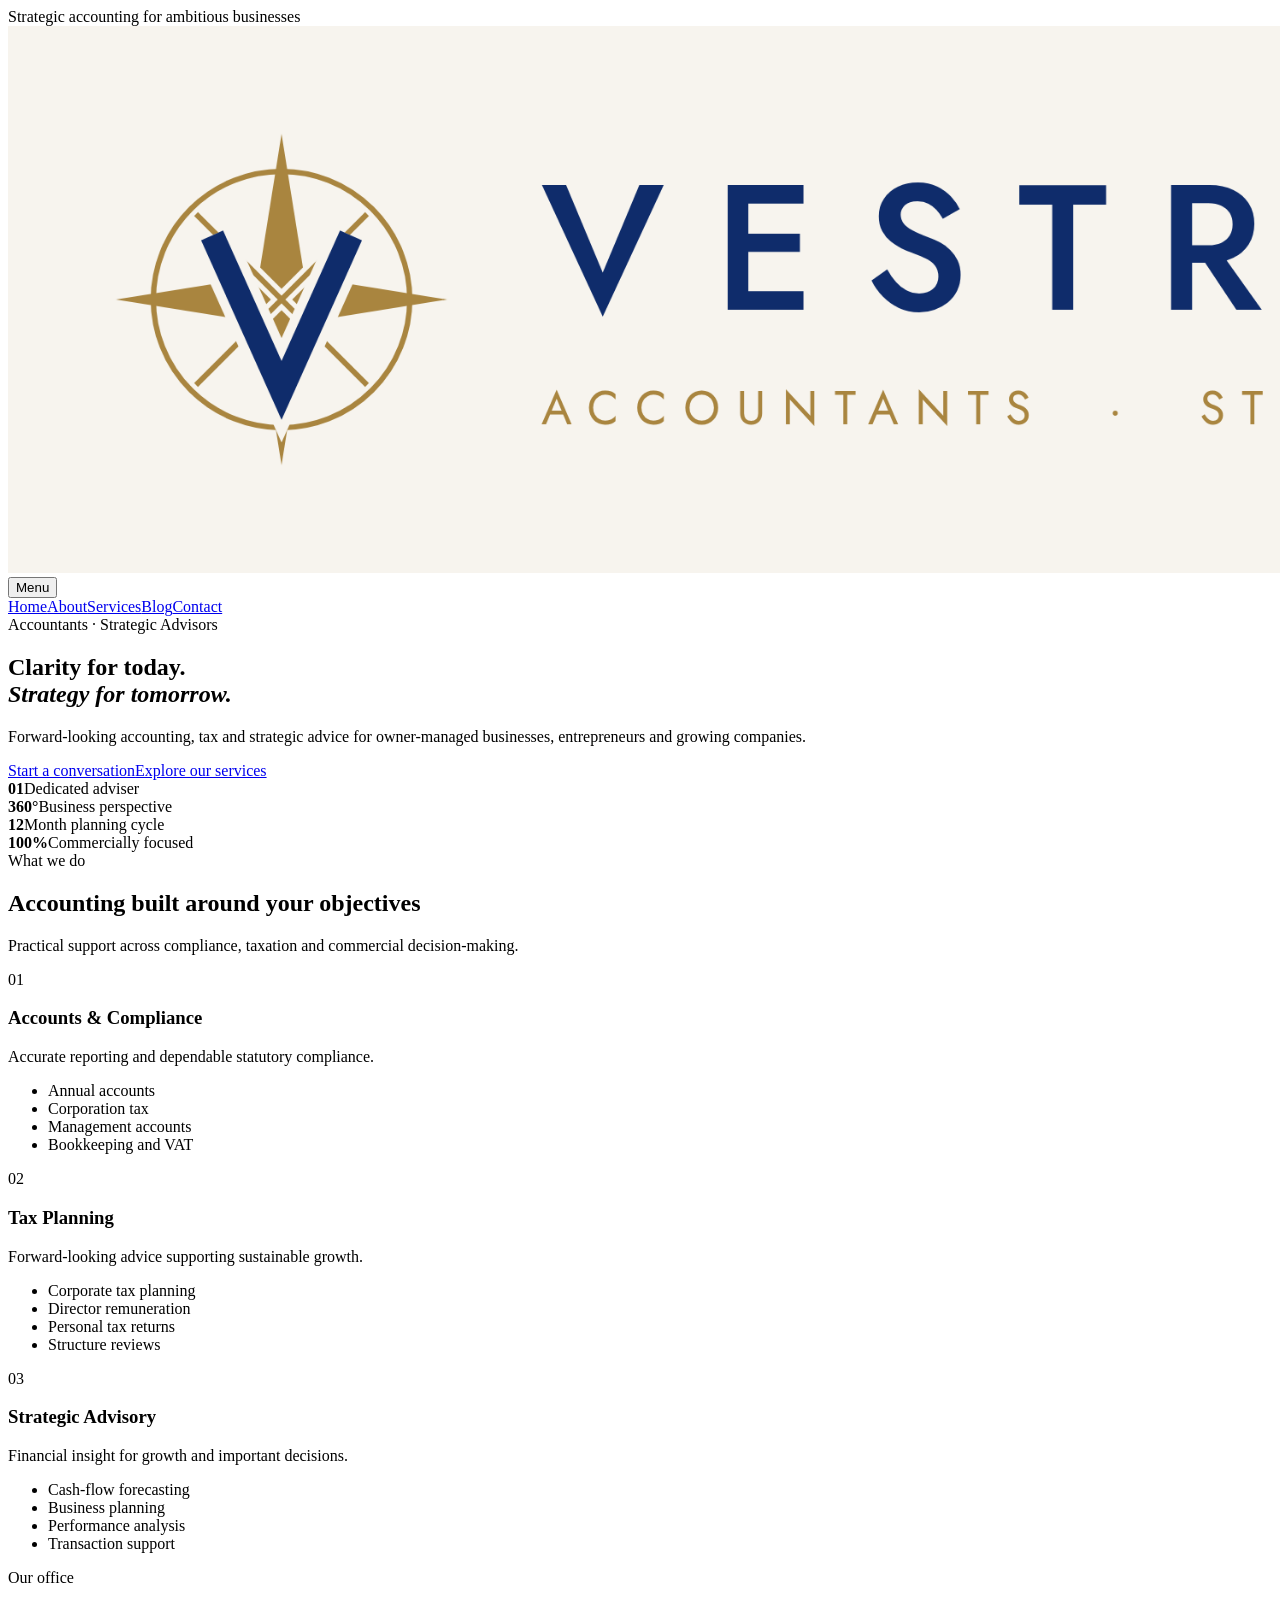
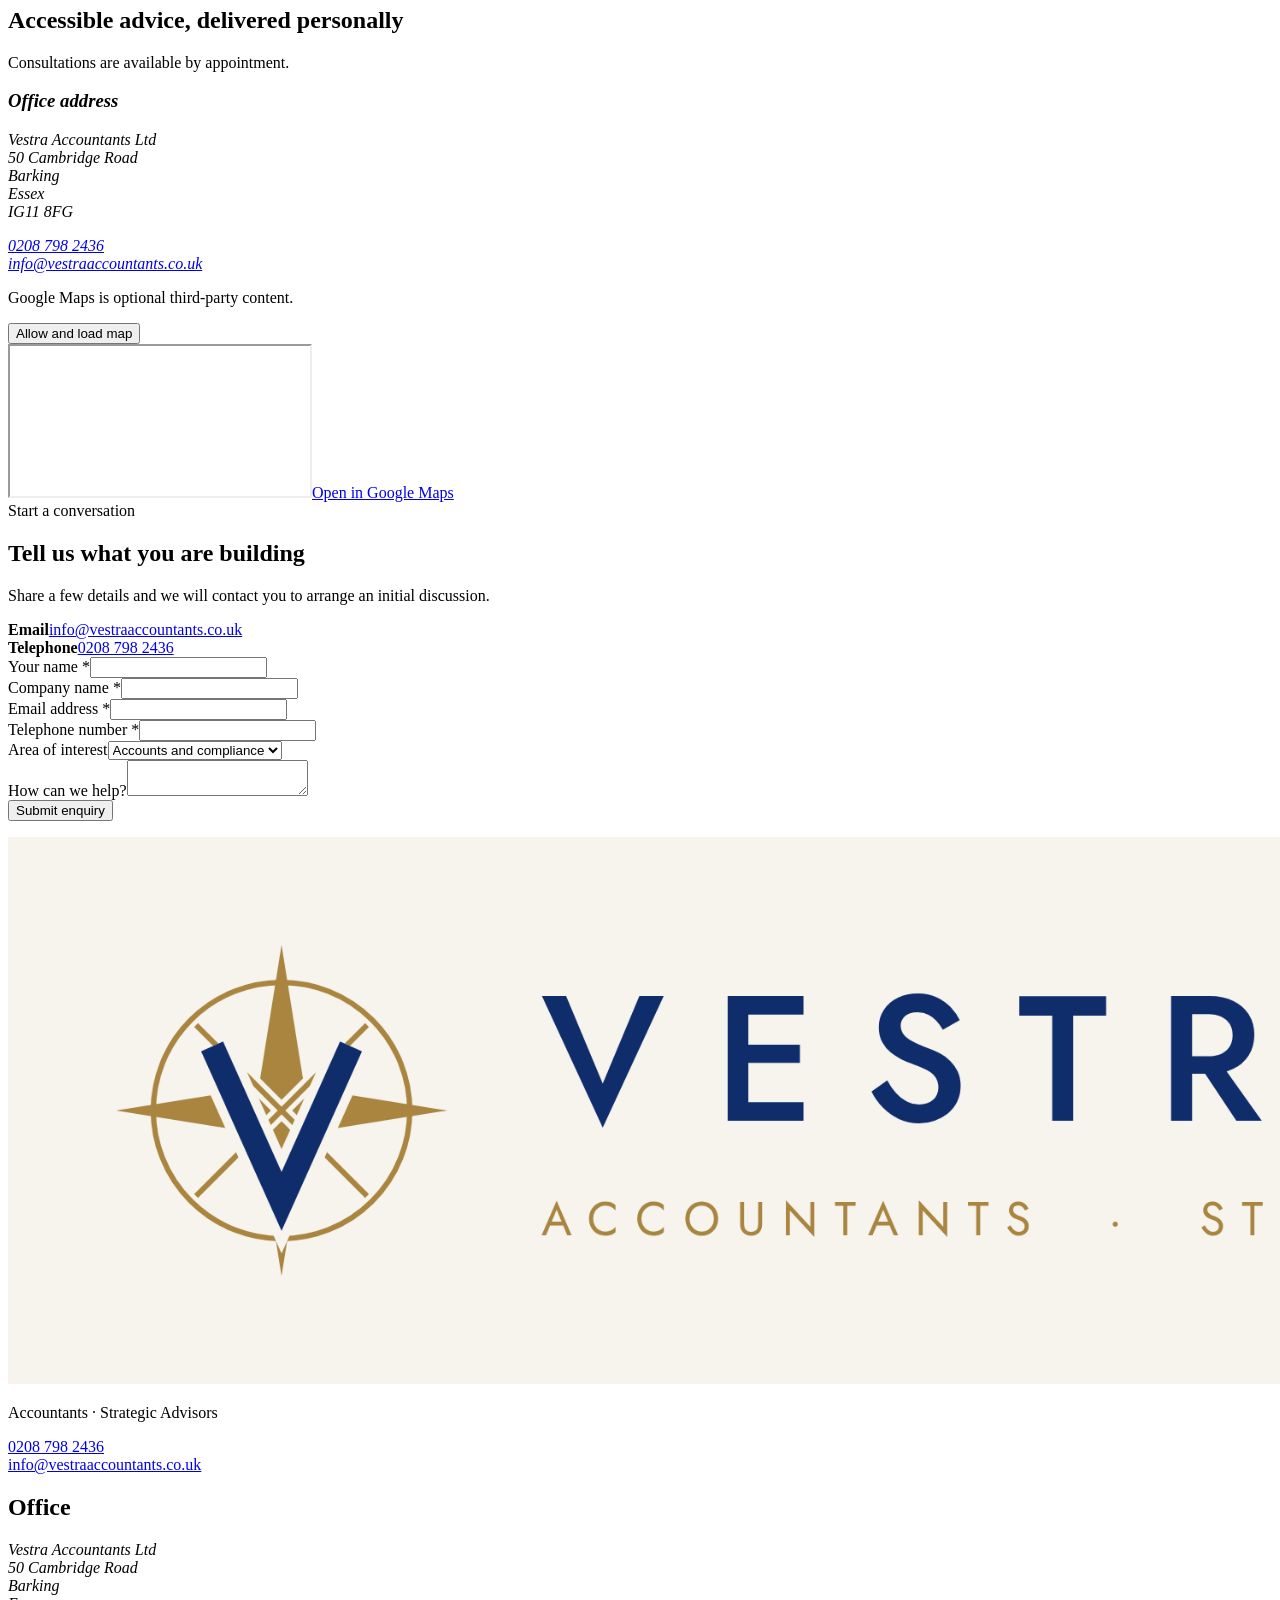
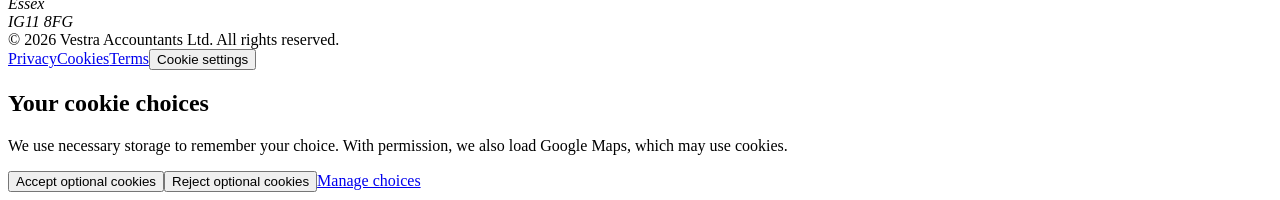
==== index.html @ e009e20a "Add files via upload" ====
<!DOCTYPE html><html lang="en-GB"><head><meta charset="UTF-8"><meta name="viewport" content="width=device-width,initial-scale=1"><title>Vestra Accountants | Accountants and Strategic Advisors in Barking</title><meta name="description" content="Accounting, tax and strategic business advice from Vestra Accountants in Barking, Essex."><meta name="robots" content="index,follow"><link rel="canonical" href="https://vestraaccountants.co.uk/"><link rel="icon" type="image/png" href="assets/favicon.png"><meta property="og:type" content="website"><meta property="og:title" content="Vestra Accountants | Accountants and Strategic Advisors in Barking"><meta property="og:description" content="Accounting, tax and strategic business advice from Vestra Accountants in Barking, Essex."><meta property="og:url" content="https://vestraaccountants.co.uk/"><meta property="og:image" content="https://vestraaccountants.co.uk/assets/social-preview.png"><meta name="twitter:card" content="summary_large_image"><link rel="stylesheet" href="assets/vestra-v1.5.0.css"></head><body><div class="ribbon">Strategic accounting for ambitious businesses</div><header><div class="nav"><a href="index.html" aria-label="Vestra Accountants home"><img class="brand-logo" src="assets/logo-horizontal.png" alt="Vestra Accountants, Strategic Advisors"></a><button class="menu-toggle" type="button" aria-expanded="false">Menu</button><nav class="menu" aria-label="Main navigation"><a href="index.html" aria-current="page">Home</a><a href="about.html">About</a><a href="services.html">Services</a><a href="blog.html">Blog</a><a href="index.html#contact">Contact</a></nav></div></header><main><section class="hero v15-hero"><div class="v15-hero-inner"><div class="v15-hero-copy"><span class="eyebrow">Accountants · Strategic Advisors</span><h1>Clarity for today.<br><em>Strategy for tomorrow.</em></h1><p class="lead">Forward-looking accounting, tax and strategic advice for owner-managed businesses, entrepreneurs and growing companies.</p><div class="buttons"><a class="btn primary" href="#contact">Start a conversation</a><a class="btn" href="services.html">Explore our services</a></div></div><div class="v15-stats" aria-label="Vestra service statistics"><div class="v15-stat"><strong>01</strong><span>Dedicated adviser</span></div><div class="v15-stat"><strong>360°</strong><span>Business perspective</span></div><div class="v15-stat"><strong>12</strong><span>Month planning cycle</span></div><div class="v15-stat"><strong>100%</strong><span>Commercially focused</span></div></div></div></section><section class="section"><div class="wrap v15-section-head"><span class="eyebrow">What we do</span><h2>Accounting built around your objectives</h2><p>Practical support across compliance, taxation and commercial decision-making.</p></div><div class="wrap cards"><article class="card"><div class="num">01</div><h3>Accounts &amp; Compliance</h3><p>Accurate reporting and dependable statutory compliance.</p><ul><li>Annual accounts</li><li>Corporation tax</li><li>Management accounts</li><li>Bookkeeping and VAT</li></ul></article><article class="card"><div class="num">02</div><h3>Tax Planning</h3><p>Forward-looking advice supporting sustainable growth.</p><ul><li>Corporate tax planning</li><li>Director remuneration</li><li>Personal tax returns</li><li>Structure reviews</li></ul></article><article class="card"><div class="num">03</div><h3>Strategic Advisory</h3><p>Financial insight for growth and important decisions.</p><ul><li>Cash-flow forecasting</li><li>Business planning</li><li>Performance analysis</li><li>Transaction support</li></ul></article></div></section><section class="section white"><div class="wrap location-grid"><div><span class="eyebrow">Our office</span><h2>Accessible advice, delivered personally</h2><p>Consultations are available by appointment.</p><address class="address"><h3>Office address</h3><p>Vestra Accountants Ltd<br>50 Cambridge Road<br>Barking<br>Essex<br>IG11 8FG</p><p><a href="tel:+442087982436">0208 798 2436</a><br><a href="mailto:info@vestraaccountants.co.uk">info@vestraaccountants.co.uk</a></p></address></div><div class="map"><div class="map-placeholder"><div><p>Google Maps is optional third-party content.</p><button onclick="VestraCookies.loadMap()">Allow and load map</button></div></div><iframe title="Google Map showing BEC50, Cambridge Road, Barking" data-map-src="https://maps.google.com/maps?q=51.539606%2C0.078166&amp;z=17&amp;t=h&output=embed" loading="lazy" allowfullscreen></iframe><a class="map-link" href="https://www.google.com/maps/search/?api=1&amp;query=BEC50%2C+Cambridge+Road%2C+Barking%2C+Essex%2C+IG11+8FG" target="_blank" rel="noopener">Open in Google Maps</a></div></div></section><section class="section" id="contact"><div class="wrap contact-grid"><div class="contact-copy"><span class="eyebrow">Start a conversation</span><h2>Tell us what you are building</h2><p>Share a few details and we will contact you to arrange an initial discussion.</p><div class="contact-item"><strong>Email</strong><a href="mailto:info@vestraaccountants.co.uk">info@vestraaccountants.co.uk</a></div><div class="contact-item"><strong>Telephone</strong><a href="tel:+442087982436">0208 798 2436</a></div></div><form id="contact-form" class="form" action="#contact" data-ajax-action="https://formsubmit.co/ajax/info@vestraaccountants.co.uk" method="post" novalidate><input type="hidden" name="_subject" value="New website enquiry for Vestra Accountants Ltd"><input type="hidden" name="_cc" value="Raman.boparai@vestraaccountants.co.uk"><input type="hidden" name="_template" value="table"><input type="hidden" name="_captcha" value="false"><input type="hidden" name="_next" value="https://vestraaccountants.co.uk/?enquiry=received#contact"><input type="hidden" name="_autoresponse" value="Thank you for contacting Vestra Accountants Ltd. We have received your enquiry and will respond as soon as possible."><input type="text" name="_honey" style="display:none"><div class="form-grid"><div class="field"><label for="name">Your name <span class="required-mark" aria-hidden="true">*</span></label><input id="name" name="name" type="text" autocomplete="name" required></div><div class="field"><label for="company">Company name <span class="required-mark" aria-hidden="true">*</span></label><input id="company" name="company" type="text" autocomplete="organization" required></div><div class="field"><label for="email">Email address <span class="required-mark" aria-hidden="true">*</span></label><input id="email" name="email" type="email" autocomplete="email" required></div><div class="field"><label for="telephone">Telephone number <span class="required-mark" aria-hidden="true">*</span></label><input id="telephone" name="telephone" type="tel" autocomplete="tel" required></div><div class="field full"><label for="service">Area of interest</label><select id="service" name="service"><option>Accounts and compliance</option><option>Tax planning</option><option>Strategic advisory</option><option>Other enquiry</option></select></div><div class="field full"><label for="message">How can we help?</label><textarea id="message" name="message" required></textarea></div><div class="full"><button id="contact-submit" class="submit" type="button">Submit enquiry</button><p id="form-status" class="form-status" role="status" aria-live="polite"></p></div></div></form></div></section></main><footer><div class="footer-grid"><div class="footer-brand"><a href="index.html"><img class="footer-logo" src="assets/logo-horizontal.png" alt="Vestra Accountants, Strategic Advisors"></a><p>Accountants · Strategic Advisors</p><p class="footer-contact"><a href="tel:+442087982436">0208 798 2436</a><br><a href="mailto:info@vestraaccountants.co.uk">info@vestraaccountants.co.uk</a></p></div><div><h2 class="footer-title">Office</h2><address class="footer-address">Vestra Accountants Ltd<br>50 Cambridge Road<br>Barking<br>Essex<br>IG11 8FG</address></div></div><div class="copyright"><span>&copy; 2026 Vestra Accountants Ltd. All rights reserved.</span><div class="footer-legal-links"><a href="privacy.html">Privacy</a><a href="cookies.html">Cookies</a><a href="terms.html">Terms</a><button type="button" onclick="VestraCookies.reset()">Cookie settings</button></div></div></footer><aside id="cookie-banner" class="cookie-banner hidden"><h2>Your cookie choices</h2><p>We use necessary storage to remember your choice. With permission, we also load Google Maps, which may use cookies.</p><div class="cookie-actions"><button class="accept" onclick="VestraCookies.accept()">Accept optional cookies</button><button onclick="VestraCookies.reject()">Reject optional cookies</button><a href="cookies.html">Manage choices</a></div></aside><script src="assets/site.js?v=1.5.0"></script><script>
(function () {
  const form = document.getElementById('contact-form');
  const status = document.getElementById('form-status');
  const button = document.getElementById('contact-submit');
  if (!form || !status || !button) return;

  let hideTimer;
  function showStatus(message, type, persist) {
    window.clearTimeout(hideTimer);
    status.textContent = message;
    status.className = 'form-status ' + type;
    status.hidden = false;
    if (!persist) hideTimer = window.setTimeout(function () {
      status.hidden = true;
      status.textContent = '';
      status.className = 'form-status';
    }, 3000);
  }

  function fieldValue(name) {
    return String(form.elements[name] && form.elements[name].value || '').trim();
  }

  function validateFields() {
    const required = [
      ['name', 'Please enter your name.'],
      ['company', 'Please enter the company name.'],
      ['email', 'Please enter your email address.'],
      ['telephone', 'Please enter your telephone number.']
    ];
    for (const item of required) {
      const field = form.elements[item[0]];
      if (!fieldValue(item[0])) {
        field.focus();
        showStatus(item[1], 'error', true);
        return false;
      }
    }
    const email = form.elements.email;
    if (!email.checkValidity()) {
      email.focus();
      showStatus('Please enter a valid email address.', 'error', true);
      return false;
    }
    return true;
  }

  async function domainAcceptsEmail(email) {
    const domain = email.toLowerCase().split('@').pop();
    if (!domain || !domain.includes('.')) return false;
    const endpoint = 'https://cloudflare-dns.com/dns-query?name=' + encodeURIComponent(domain) + '&type=MX';
    const response = await fetch(endpoint, { headers: { 'Accept': 'application/dns-json' } });
    if (!response.ok) throw new Error('Domain check unavailable');
    const result = await response.json();
    return result.Status === 0 && Array.isArray(result.Answer) && result.Answer.some(function (answer) {
      return answer.type === 15 && !String(answer.data || '').endsWith(' .');
    });
  }

  async function sendEnquiry() {
    if (!validateFields()) return;
    button.disabled = true;
    button.textContent = 'Checking email...';
    try {
      const email = fieldValue('email');
      const validDomain = await domainAcceptsEmail(email);
      if (!validDomain) {
        form.elements.email.focus();
        showStatus('The email domain does not appear able to receive email. Please check the address.', 'error', true);
        return;
      }
      button.textContent = 'Sending...';
      const response = await fetch(form.dataset.ajaxAction, {
        method: 'POST',
        body: new FormData(form),
        headers: { 'Accept': 'application/json' }
      });
      const result = await response.json().catch(function () { return {}; });
      if (!response.ok || result.success === 'false') throw new Error('Submission failed');
      form.reset();
      showStatus('Thank you. Vestra Accountants has received your enquiry.', 'success', false);
    } catch (error) {
      const domainFailure = error && error.message === 'Domain check unavailable';
      showStatus(domainFailure ? 'We could not verify the email domain. Please try again.' : 'Sorry, your enquiry could not be sent. Please email info@vestraaccountants.co.uk.', 'error', true);
    } finally {
      button.disabled = false;
      button.textContent = 'Submit enquiry';
    }
  }

  button.addEventListener('click', sendEnquiry);
  form.addEventListener('submit', function (event) {
    event.preventDefault();
    event.stopPropagation();
    sendEnquiry();
  }, true);
  form.addEventListener('keydown', function (event) {
    if (event.key === 'Enter' && event.target.tagName !== 'TEXTAREA') {
      event.preventDefault();
      sendEnquiry();
    }
  });
})();
</script></body></html>
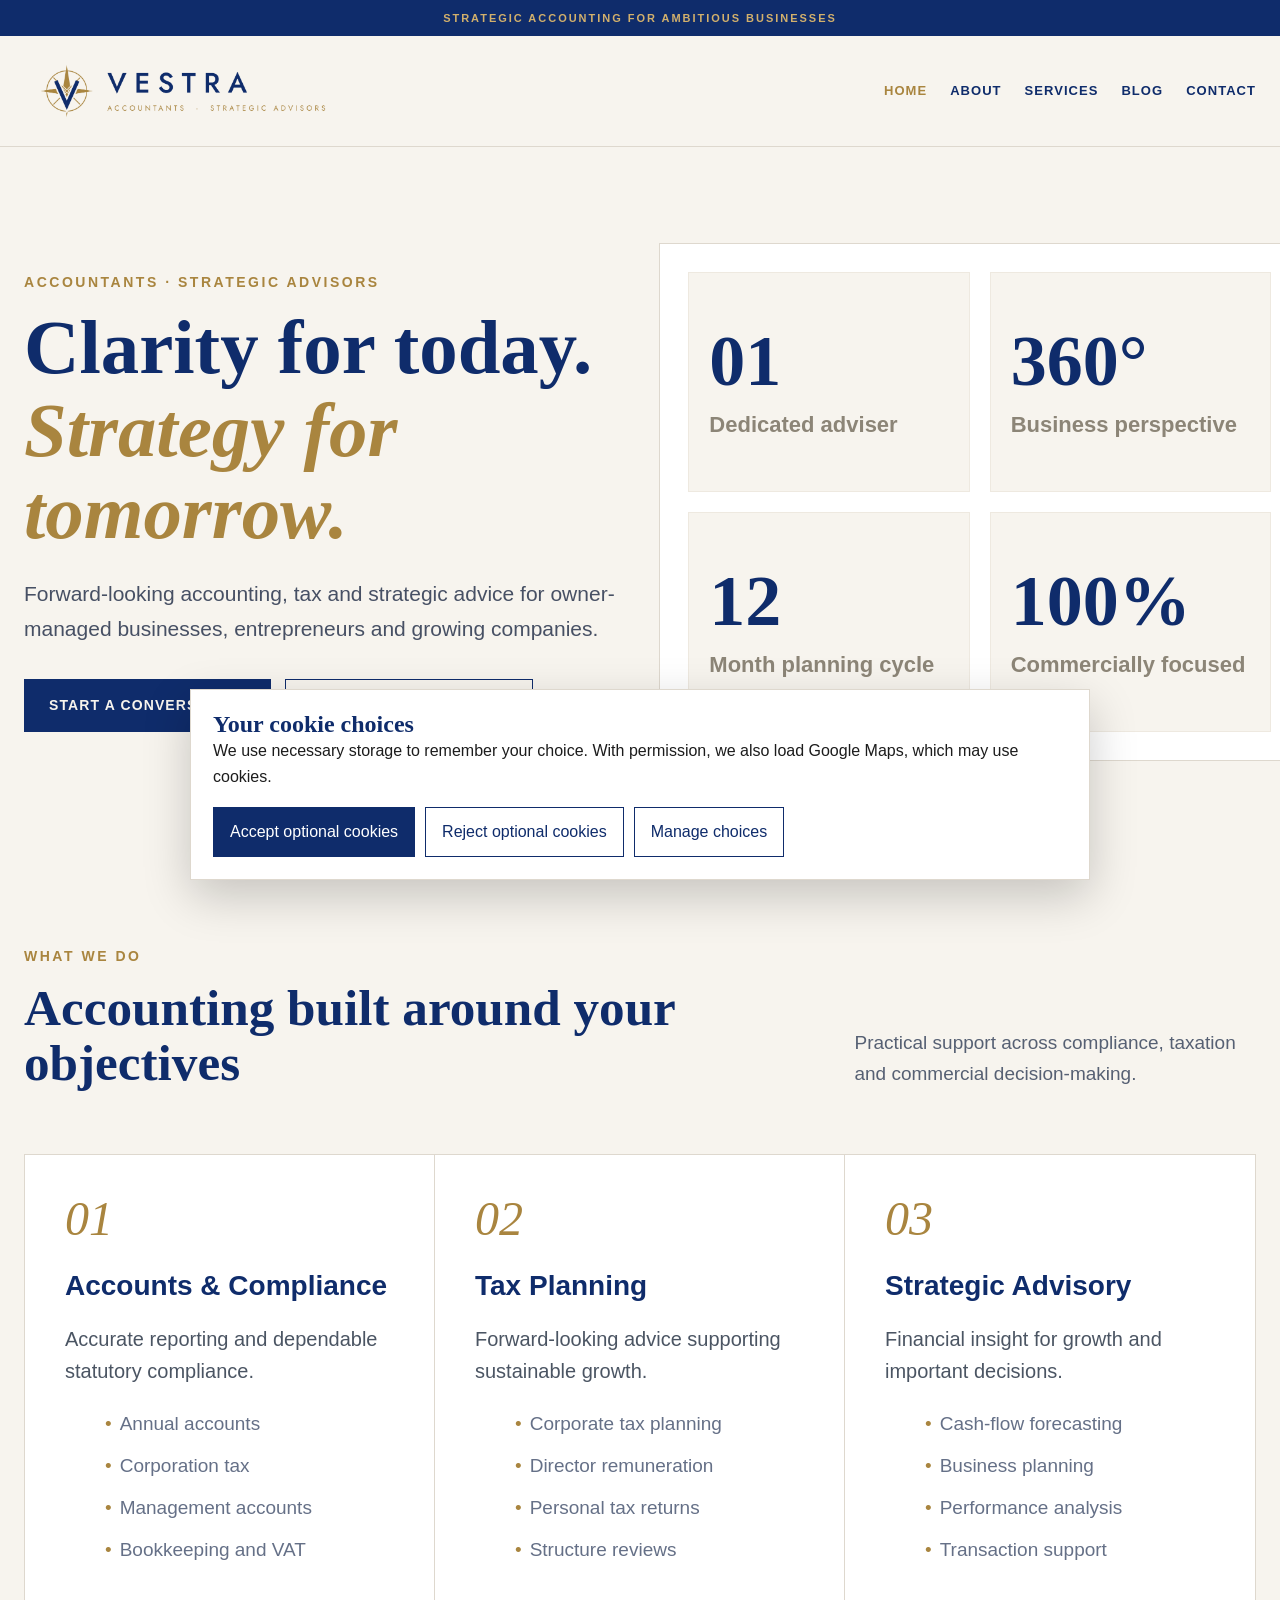
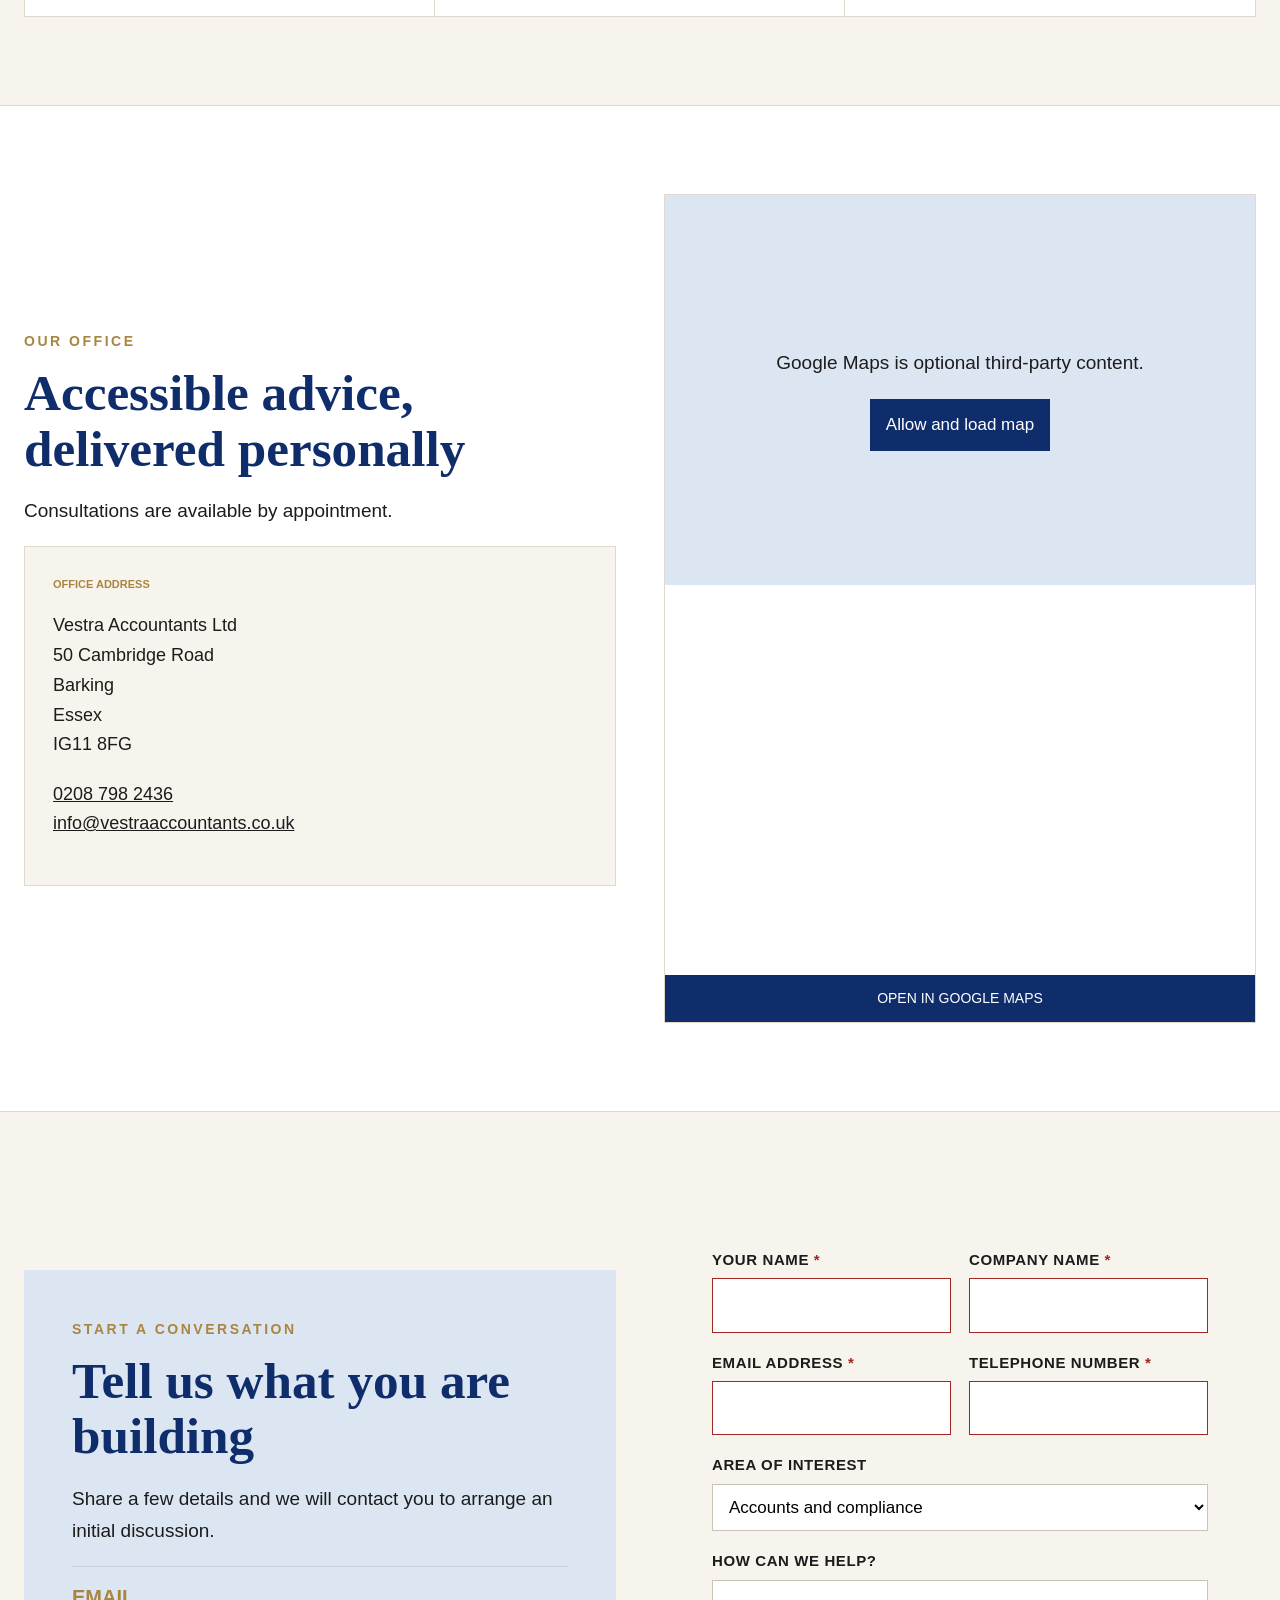
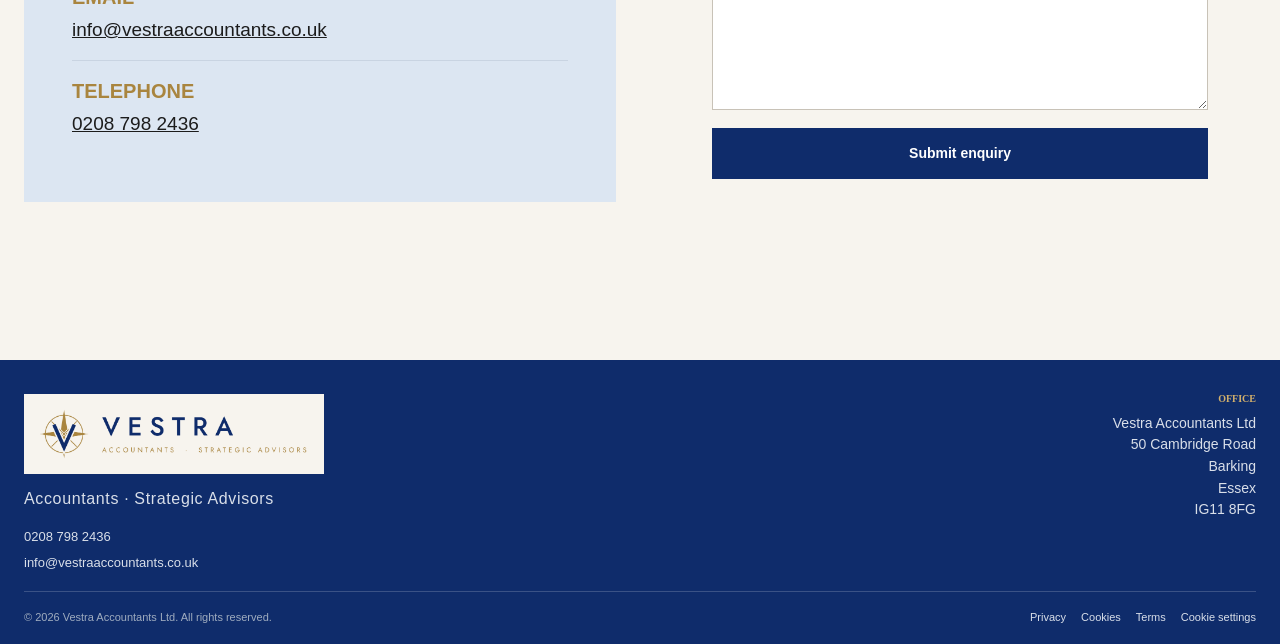
==== commit 1d855c87: "Add files via upload" ====
--- a/index.html
+++ b/index.html
@@ -1,4 +1,4 @@
-<!DOCTYPE html><html lang="en-GB"><head><meta charset="UTF-8"><meta name="viewport" content="width=device-width,initial-scale=1"><title>Vestra Accountants | Accountants and Strategic Advisors in Barking</title><meta name="description" content="Accounting, tax and strategic business advice from Vestra Accountants in Barking, Essex."><meta name="robots" content="index,follow"><link rel="canonical" href="https://vestraaccountants.co.uk/"><link rel="icon" type="image/png" href="assets/favicon.png"><meta property="og:type" content="website"><meta property="og:title" content="Vestra Accountants | Accountants and Strategic Advisors in Barking"><meta property="og:description" content="Accounting, tax and strategic business advice from Vestra Accountants in Barking, Essex."><meta property="og:url" content="https://vestraaccountants.co.uk/"><meta property="og:image" content="https://vestraaccountants.co.uk/assets/social-preview.png"><meta name="twitter:card" content="summary_large_image"><link rel="stylesheet" href="assets/vestra-v1.5.0.css"></head><body><div class="ribbon">Strategic accounting for ambitious businesses</div><header><div class="nav"><a href="index.html" aria-label="Vestra Accountants home"><img class="brand-logo" src="assets/logo-horizontal.png" alt="Vestra Accountants, Strategic Advisors"></a><button class="menu-toggle" type="button" aria-expanded="false">Menu</button><nav class="menu" aria-label="Main navigation"><a href="index.html" aria-current="page">Home</a><a href="about.html">About</a><a href="services.html">Services</a><a href="blog.html">Blog</a><a href="index.html#contact">Contact</a></nav></div></header><main><section class="hero v15-hero"><div class="v15-hero-inner"><div class="v15-hero-copy"><span class="eyebrow">Accountants · Strategic Advisors</span><h1>Clarity for today.<br><em>Strategy for tomorrow.</em></h1><p class="lead">Forward-looking accounting, tax and strategic advice for owner-managed businesses, entrepreneurs and growing companies.</p><div class="buttons"><a class="btn primary" href="#contact">Start a conversation</a><a class="btn" href="services.html">Explore our services</a></div></div><div class="v15-stats" aria-label="Vestra service statistics"><div class="v15-stat"><strong>01</strong><span>Dedicated adviser</span></div><div class="v15-stat"><strong>360°</strong><span>Business perspective</span></div><div class="v15-stat"><strong>12</strong><span>Month planning cycle</span></div><div class="v15-stat"><strong>100%</strong><span>Commercially focused</span></div></div></div></section><section class="section"><div class="wrap v15-section-head"><span class="eyebrow">What we do</span><h2>Accounting built around your objectives</h2><p>Practical support across compliance, taxation and commercial decision-making.</p></div><div class="wrap cards"><article class="card"><div class="num">01</div><h3>Accounts &amp; Compliance</h3><p>Accurate reporting and dependable statutory compliance.</p><ul><li>Annual accounts</li><li>Corporation tax</li><li>Management accounts</li><li>Bookkeeping and VAT</li></ul></article><article class="card"><div class="num">02</div><h3>Tax Planning</h3><p>Forward-looking advice supporting sustainable growth.</p><ul><li>Corporate tax planning</li><li>Director remuneration</li><li>Personal tax returns</li><li>Structure reviews</li></ul></article><article class="card"><div class="num">03</div><h3>Strategic Advisory</h3><p>Financial insight for growth and important decisions.</p><ul><li>Cash-flow forecasting</li><li>Business planning</li><li>Performance analysis</li><li>Transaction support</li></ul></article></div></section><section class="section white"><div class="wrap location-grid"><div><span class="eyebrow">Our office</span><h2>Accessible advice, delivered personally</h2><p>Consultations are available by appointment.</p><address class="address"><h3>Office address</h3><p>Vestra Accountants Ltd<br>50 Cambridge Road<br>Barking<br>Essex<br>IG11 8FG</p><p><a href="tel:+442087982436">0208 798 2436</a><br><a href="mailto:info@vestraaccountants.co.uk">info@vestraaccountants.co.uk</a></p></address></div><div class="map"><div class="map-placeholder"><div><p>Google Maps is optional third-party content.</p><button onclick="VestraCookies.loadMap()">Allow and load map</button></div></div><iframe title="Google Map showing BEC50, Cambridge Road, Barking" data-map-src="https://maps.google.com/maps?q=51.539606%2C0.078166&amp;z=17&amp;t=h&output=embed" loading="lazy" allowfullscreen></iframe><a class="map-link" href="https://www.google.com/maps/search/?api=1&amp;query=BEC50%2C+Cambridge+Road%2C+Barking%2C+Essex%2C+IG11+8FG" target="_blank" rel="noopener">Open in Google Maps</a></div></div></section><section class="section" id="contact"><div class="wrap contact-grid"><div class="contact-copy"><span class="eyebrow">Start a conversation</span><h2>Tell us what you are building</h2><p>Share a few details and we will contact you to arrange an initial discussion.</p><div class="contact-item"><strong>Email</strong><a href="mailto:info@vestraaccountants.co.uk">info@vestraaccountants.co.uk</a></div><div class="contact-item"><strong>Telephone</strong><a href="tel:+442087982436">0208 798 2436</a></div></div><form id="contact-form" class="form" action="#contact" data-ajax-action="https://formsubmit.co/ajax/info@vestraaccountants.co.uk" method="post" novalidate><input type="hidden" name="_subject" value="New website enquiry for Vestra Accountants Ltd"><input type="hidden" name="_cc" value="Raman.boparai@vestraaccountants.co.uk"><input type="hidden" name="_template" value="table"><input type="hidden" name="_captcha" value="false"><input type="hidden" name="_next" value="https://vestraaccountants.co.uk/?enquiry=received#contact"><input type="hidden" name="_autoresponse" value="Thank you for contacting Vestra Accountants Ltd. We have received your enquiry and will respond as soon as possible."><input type="text" name="_honey" style="display:none"><div class="form-grid"><div class="field"><label for="name">Your name <span class="required-mark" aria-hidden="true">*</span></label><input id="name" name="name" type="text" autocomplete="name" required></div><div class="field"><label for="company">Company name <span class="required-mark" aria-hidden="true">*</span></label><input id="company" name="company" type="text" autocomplete="organization" required></div><div class="field"><label for="email">Email address <span class="required-mark" aria-hidden="true">*</span></label><input id="email" name="email" type="email" autocomplete="email" required></div><div class="field"><label for="telephone">Telephone number <span class="required-mark" aria-hidden="true">*</span></label><input id="telephone" name="telephone" type="tel" autocomplete="tel" required></div><div class="field full"><label for="service">Area of interest</label><select id="service" name="service"><option>Accounts and compliance</option><option>Tax planning</option><option>Strategic advisory</option><option>Other enquiry</option></select></div><div class="field full"><label for="message">How can we help?</label><textarea id="message" name="message" required></textarea></div><div class="full"><button id="contact-submit" class="submit" type="button">Submit enquiry</button><p id="form-status" class="form-status" role="status" aria-live="polite"></p></div></div></form></div></section></main><footer><div class="footer-grid"><div class="footer-brand"><a href="index.html"><img class="footer-logo" src="assets/logo-horizontal.png" alt="Vestra Accountants, Strategic Advisors"></a><p>Accountants · Strategic Advisors</p><p class="footer-contact"><a href="tel:+442087982436">0208 798 2436</a><br><a href="mailto:info@vestraaccountants.co.uk">info@vestraaccountants.co.uk</a></p></div><div><h2 class="footer-title">Office</h2><address class="footer-address">Vestra Accountants Ltd<br>50 Cambridge Road<br>Barking<br>Essex<br>IG11 8FG</address></div></div><div class="copyright"><span>&copy; 2026 Vestra Accountants Ltd. All rights reserved.</span><div class="footer-legal-links"><a href="privacy.html">Privacy</a><a href="cookies.html">Cookies</a><a href="terms.html">Terms</a><button type="button" onclick="VestraCookies.reset()">Cookie settings</button></div></div></footer><aside id="cookie-banner" class="cookie-banner hidden"><h2>Your cookie choices</h2><p>We use necessary storage to remember your choice. With permission, we also load Google Maps, which may use cookies.</p><div class="cookie-actions"><button class="accept" onclick="VestraCookies.accept()">Accept optional cookies</button><button onclick="VestraCookies.reject()">Reject optional cookies</button><a href="cookies.html">Manage choices</a></div></aside><script src="assets/site.js?v=1.5.0"></script><script>
+<!DOCTYPE html><html lang="en-GB"><head><meta charset="UTF-8"><meta name="viewport" content="width=device-width,initial-scale=1"><title>Vestra Accountants | Accountants and Strategic Advisors in Barking</title><meta name="description" content="Accounting, tax and strategic business advice from Vestra Accountants in Barking, Essex."><meta name="robots" content="index,follow"><link rel="canonical" href="https://vestraaccountants.co.uk/"><link rel="icon" type="image/png" href="assets/favicon.png"><meta property="og:type" content="website"><meta property="og:title" content="Vestra Accountants | Accountants and Strategic Advisors in Barking"><meta property="og:description" content="Accounting, tax and strategic business advice from Vestra Accountants in Barking, Essex."><meta property="og:url" content="https://vestraaccountants.co.uk/"><meta property="og:image" content="https://vestraaccountants.co.uk/assets/social-preview.png"><meta name="twitter:card" content="summary_large_image"><link rel="stylesheet" href="assets/style.css?v=1.4.32"></head><body><div class="ribbon">Strategic accounting for ambitious businesses</div><header><div class="nav"><a href="index.html" aria-label="Vestra Accountants home"><img class="brand-logo" src="assets/logo-horizontal.png" alt="Vestra Accountants, Strategic Advisors"></a><button class="menu-toggle" type="button" aria-expanded="false">Menu</button><nav class="menu" aria-label="Main navigation"><a href="index.html" aria-current="page">Home</a><a href="about.html">About</a><a href="services.html">Services</a><a href="blog.html">Blog</a><a href="index.html#contact">Contact</a></nav></div></header><main><section class="hero"><div class="hero-inner"><div><span class="eyebrow">Accountants · Strategic Advisors</span><h1>Clarity for today.<br><em>Strategy for tomorrow.</em></h1><p class="lead">Forward-looking accounting, tax and strategic advice for owner-managed businesses, entrepreneurs and growing companies.</p><div class="buttons"><a class="btn primary" href="#contact">Start a conversation</a><a class="btn" href="services.html">Explore our services</a></div></div><div class="stats"><div class="stat"><strong>01</strong><span>Dedicated adviser</span></div><div class="stat"><strong>360°</strong><span>Business perspective</span></div><div class="stat"><strong>12</strong><span>Month planning cycle</span></div><div class="stat"><strong>100%</strong><span>Commercially focused</span></div></div></div></section><section class="section"><div class="wrap section-head"><div><span class="eyebrow">What we do</span><h2>Accounting built around your objectives</h2></div><p>Practical support across compliance, taxation and commercial decision-making.</p></div><div class="wrap cards"><article class="card"><div class="num">01</div><h3>Accounts &amp; Compliance</h3><p>Accurate reporting and dependable statutory compliance.</p><ul><li>Annual accounts</li><li>Corporation tax</li><li>Management accounts</li><li>Bookkeeping and VAT</li></ul></article><article class="card"><div class="num">02</div><h3>Tax Planning</h3><p>Forward-looking advice supporting sustainable growth.</p><ul><li>Corporate tax planning</li><li>Director remuneration</li><li>Personal tax returns</li><li>Structure reviews</li></ul></article><article class="card"><div class="num">03</div><h3>Strategic Advisory</h3><p>Financial insight for growth and important decisions.</p><ul><li>Cash-flow forecasting</li><li>Business planning</li><li>Performance analysis</li><li>Transaction support</li></ul></article></div></section><section class="section white"><div class="wrap location-grid"><div><span class="eyebrow">Our office</span><h2>Accessible advice, delivered personally</h2><p>Consultations are available by appointment.</p><address class="address"><h3>Office address</h3><p>Vestra Accountants Ltd<br>50 Cambridge Road<br>Barking<br>Essex<br>IG11 8FG</p><p><a href="tel:+442087982436">0208 798 2436</a><br><a href="mailto:info@vestraaccountants.co.uk">info@vestraaccountants.co.uk</a></p></address></div><div class="map"><div class="map-placeholder"><div><p>Google Maps is optional third-party content.</p><button onclick="VestraCookies.loadMap()">Allow and load map</button></div></div><iframe title="Google Map showing BEC50, Cambridge Road, Barking" data-map-src="https://maps.google.com/maps?q=51.539606%2C0.078166&amp;z=17&amp;t=h&output=embed" loading="lazy" allowfullscreen></iframe><a class="map-link" href="https://www.google.com/maps/search/?api=1&amp;query=BEC50%2C+Cambridge+Road%2C+Barking%2C+Essex%2C+IG11+8FG" target="_blank" rel="noopener">Open in Google Maps</a></div></div></section><section class="section" id="contact"><div class="wrap contact-grid"><div class="contact-copy"><span class="eyebrow">Start a conversation</span><h2>Tell us what you are building</h2><p>Share a few details and we will contact you to arrange an initial discussion.</p><div class="contact-item"><strong>Email</strong><a href="mailto:info@vestraaccountants.co.uk">info@vestraaccountants.co.uk</a></div><div class="contact-item"><strong>Telephone</strong><a href="tel:+442087982436">0208 798 2436</a></div></div><form id="contact-form" class="form" action="#contact" data-ajax-action="https://formsubmit.co/ajax/info@vestraaccountants.co.uk" method="post" novalidate><input type="hidden" name="_subject" value="New website enquiry for Vestra Accountants Ltd"><input type="hidden" name="_cc" value="Raman.boparai@vestraaccountants.co.uk"><input type="hidden" name="_template" value="table"><input type="hidden" name="_captcha" value="false"><input type="hidden" name="_next" value="https://vestraaccountants.co.uk/?enquiry=received#contact"><input type="hidden" name="_autoresponse" value="Thank you for contacting Vestra Accountants Ltd. We have received your enquiry and will respond as soon as possible."><input type="text" name="_honey" style="display:none"><div class="form-grid"><div class="field"><label for="name">Your name <span class="required-mark" aria-hidden="true">*</span></label><input id="name" name="name" type="text" autocomplete="name" required></div><div class="field"><label for="company">Company name <span class="required-mark" aria-hidden="true">*</span></label><input id="company" name="company" type="text" autocomplete="organization" required></div><div class="field"><label for="email">Email address <span class="required-mark" aria-hidden="true">*</span></label><input id="email" name="email" type="email" autocomplete="email" required></div><div class="field"><label for="telephone">Telephone number <span class="required-mark" aria-hidden="true">*</span></label><input id="telephone" name="telephone" type="tel" autocomplete="tel" required></div><div class="field full"><label for="service">Area of interest</label><select id="service" name="service"><option>Accounts and compliance</option><option>Tax planning</option><option>Strategic advisory</option><option>Other enquiry</option></select></div><div class="field full"><label for="message">How can we help?</label><textarea id="message" name="message" required></textarea></div><div class="full"><button id="contact-submit" class="submit" type="button">Submit enquiry</button><p id="form-status" class="form-status" role="status" aria-live="polite"></p></div></div></form></div></section></main><footer><div class="footer-grid"><div class="footer-brand"><a href="index.html"><img class="footer-logo" src="assets/logo-horizontal.png" alt="Vestra Accountants, Strategic Advisors"></a><p>Accountants · Strategic Advisors</p><p class="footer-contact"><a href="tel:+442087982436">0208 798 2436</a><br><a href="mailto:info@vestraaccountants.co.uk">info@vestraaccountants.co.uk</a></p></div><div><h2 class="footer-title">Office</h2><address class="footer-address">Vestra Accountants Ltd<br>50 Cambridge Road<br>Barking<br>Essex<br>IG11 8FG</address></div></div><div class="copyright"><span>&copy; 2026 Vestra Accountants Ltd. All rights reserved.</span><div class="footer-legal-links"><a href="privacy.html">Privacy</a><a href="cookies.html">Cookies</a><a href="terms.html">Terms</a><button type="button" onclick="VestraCookies.reset()">Cookie settings</button></div></div></footer><aside id="cookie-banner" class="cookie-banner hidden"><h2>Your cookie choices</h2><p>We use necessary storage to remember your choice. With permission, we also load Google Maps, which may use cookies.</p><div class="cookie-actions"><button class="accept" onclick="VestraCookies.accept()">Accept optional cookies</button><button onclick="VestraCookies.reject()">Reject optional cookies</button><a href="cookies.html">Manage choices</a></div></aside><script src="assets/site.js?v=1.4.32"></script><script>
 (function () {
   const form = document.getElementById('contact-form');
   const status = document.getElementById('form-status');
--- a/assets/style.css
+++ b/assets/style.css
@@ -0,0 +1,158 @@
+@import url('https://fonts.googleapis.com/css2?family=Cormorant+Garamond:wght@600&family=Jost:wght@400;500;600&display=swap');
+:root{--sapphire:#0f2c6b;--gold:#a9853f;--ivory:#f7f4ee;--light-gold:#d2b06c;--stone:#8c8577;--ink:#1c1c1c;--mist:#dce6f2;--slate:#4a6491;--border:#ded8ce;--white:#fff}*{box-sizing:border-box;margin:0;padding:0}html{scroll-behavior:smooth}body{background:var(--ivory);color:var(--ink);font-family:Jost,Arial,sans-serif;line-height:1.65}a{color:inherit}button,input,select,textarea{font:inherit}.ribbon{padding:9px 20px;background:var(--sapphire);color:var(--light-gold);font-size:11px;font-weight:600;letter-spacing:.18em;text-align:center;text-transform:uppercase}header{position:sticky;top:0;z-index:30;background:rgba(247,244,238,.97);border-bottom:1px solid var(--border)}.nav{display:flex;align-items:center;justify-content:space-between;max-width:1200px;min-height:82px;margin:auto;padding:12px 24px;gap:24px}.brand-logo{display:block;width:240px;max-width:35vw;height:auto}.menu{display:flex;align-items:center;gap:23px}.menu a{color:var(--sapphire);font-size:11px;font-weight:600;letter-spacing:.09em;text-decoration:none;text-transform:uppercase}.menu a:hover,.menu a[aria-current=page]{color:var(--gold)}.menu-toggle{display:none;padding:9px 12px;background:transparent;border:1px solid var(--sapphire);color:var(--sapphire);font-size:11px;font-weight:600;text-transform:uppercase}.hero,.page-hero{background:var(--ivory)}.hero-inner,.wrap{max-width:1200px;margin:auto}.hero-inner{display:grid;grid-template-columns:7fr 5fr;align-items:center;padding:96px 24px;gap:48px}.page-hero{border-bottom:1px solid var(--border)}.page-hero .wrap{padding:72px 24px}.eyebrow{display:block;margin-bottom:12px;color:var(--gold);font-size:11px;font-weight:600;letter-spacing:.18em;text-transform:uppercase}h1,h2{font-family:'Cormorant Garamond',Georgia,serif;color:var(--sapphire);line-height:1.08}h1{font-size:clamp(3rem,6vw,5rem);margin-bottom:22px}h1 em{color:var(--gold);font-weight:600}.lead{max-width:700px;color:#475064;font-size:17px}.buttons{display:flex;gap:14px;margin-top:32px}.btn{display:inline-block;padding:14px 24px;border:1px solid var(--sapphire);color:var(--sapphire);font-size:11px;font-weight:600;letter-spacing:.08em;text-decoration:none;text-transform:uppercase}.primary{background:var(--sapphire);color:var(--ivory)}.primary:hover{background:var(--gold);border-color:var(--gold)}.stats{display:grid;grid-template-columns:1fr 1fr;padding:26px;background:var(--white);border:1px solid var(--border);gap:14px}.stat{padding:22px;background:var(--ivory);border:1px solid #eee9e0}.stat strong{display:block;color:var(--sapphire);font-family:'Cormorant Garamond',serif;font-size:32px}.stat span{color:var(--stone);font-size:10px;font-weight:600;text-transform:uppercase}.section{padding:88px 24px}.section.white{background:var(--white);border-top:1px solid var(--border);border-bottom:1px solid var(--border)}.section h2{font-size:clamp(2.3rem,4vw,3.2rem);margin-bottom:18px}.section-head{display:flex;justify-content:space-between;align-items:end;margin-bottom:46px;gap:24px}.section-head p{max-width:430px;color:#566073}.cards{display:grid;grid-template-columns:repeat(3,1fr);background:var(--white);border:1px solid var(--border)}.card{padding:38px;border-right:1px solid var(--border)}.card:last-child{border-right:0}.card .num{color:var(--gold);font-family:'Cormorant Garamond',serif;font-size:24px;font-style:italic;margin-bottom:24px}.card h3{color:var(--sapphire);margin-bottom:12px}.card p,.prose p,.prose li{color:#4b5563}.card ul{list-style:none;color:#657087;font-size:13px}.card li{margin:8px 0}.card li:before{content:'•';color:var(--gold);margin-right:8px}.about-grid,.location-grid,.contact-grid{display:grid;grid-template-columns:1fr 1fr;gap:48px;align-items:center}.address{padding:28px;background:var(--ivory);border:1px solid var(--border);font-style:normal}.address h3{color:var(--gold);font-size:11px;text-transform:uppercase}.map{overflow:hidden;border:1px solid var(--border)}.map iframe{display:block;width:100%;height:390px;border:0}.map-placeholder{display:grid;place-items:center;min-height:390px;padding:30px;background:var(--mist);text-align:center}.map-placeholder button{padding:12px 16px;background:var(--sapphire);border:0;color:#fff}.map-link{display:block;padding:12px;background:var(--sapphire);color:#fff;text-align:center;text-decoration:none;font-size:11px;text-transform:uppercase}.contact-copy,.form{padding:48px}.contact-copy{background:var(--mist)}.contact-item{padding:14px 0;border-top:1px solid #c9d4e2}.contact-item strong{display:block;color:var(--gold);font-size:10px;text-transform:uppercase}.form-grid{display:grid;grid-template-columns:1fr 1fr;gap:18px}.field{display:flex;flex-direction:column;gap:6px}.full{grid-column:1/-1}label{font-size:11px;font-weight:600;text-transform:uppercase}input,select,textarea{padding:12px;border:1px solid #c8c2b7;background:#fff}textarea{min-height:130px}.submit{width:100%;padding:14px;background:var(--sapphire);border:0;color:#fff;font-weight:600}.prose{max-width:900px}.prose h2{margin-top:34px;font-size:2rem}.prose p,.prose li{margin:10px 0}.prose ul{padding-left:22px}.blog-empty{padding:56px;background:#fff;border:1px solid var(--border);text-align:center}.blog-empty p{max-width:630px;margin:12px auto;color:#596274}footer{padding:34px 24px 18px;background:var(--sapphire);color:var(--ivory)}.footer-grid{display:grid;grid-template-columns:minmax(0,2fr) minmax(210px,1fr);max-width:1200px;margin:auto;padding-bottom:20px;border-bottom:1px solid rgba(255,255,255,.18);gap:32px}.footer-logo{display:block;width:240px;max-width:100%;filter:none}.footer-brand p{margin-top:12px;color:#d9dfe9;font-size:13px}.footer-contact{margin-top:18px;line-height:1.8}.footer-grid a,.footer-grid address{color:#d9dfe9;font-size:13px;text-decoration:none}.footer-title{color:var(--light-gold);font-size:10px;text-transform:uppercase;margin-bottom:8px}.footer-grid>div:last-child{text-align:right;justify-self:end}.footer-address{font-style:normal;line-height:1.55;text-align:right}.copyright{display:flex;align-items:center;justify-content:space-between;max-width:1200px;margin:auto;padding-top:16px;color:#9facbf;font-size:11px}.footer-legal-links{display:flex;align-items:center;gap:15px;flex-wrap:wrap}.footer-legal-links a{color:#d9dfe9;text-decoration:none}.footer-legal-links button{padding:0;background:none;border:0;color:#d9dfe9;cursor:pointer;font:inherit}.cookie-banner{position:fixed;left:20px;right:20px;bottom:20px;z-index:100;max-width:900px;margin:auto;padding:22px;background:#fff;border:1px solid var(--border);box-shadow:0 16px 45px rgba(0,0,0,.2)}.cookie-actions{display:flex;gap:10px;flex-wrap:wrap;margin-top:16px}.cookie-actions button,.cookie-actions a{padding:11px 16px;border:1px solid var(--sapphire);background:#fff;color:var(--sapphire);text-decoration:none}.cookie-actions .accept{background:var(--sapphire);color:#fff}.hidden{display:none!important}@media(max-width:900px){.menu-toggle{display:block}.menu{display:none;position:absolute;top:100%;left:0;right:0;flex-direction:column;align-items:stretch;padding:16px 24px;background:var(--ivory);border-bottom:1px solid var(--border)}.menu.open{display:flex}.menu a{padding:8px 0}.hero-inner,.about-grid,.location-grid,.contact-grid{grid-template-columns:1fr}.cards{grid-template-columns:1fr}.card{border-right:0;border-bottom:1px solid var(--border)}.footer-grid{grid-template-columns:1fr}.footer-grid>div:last-child{justify-self:start;text-align:left}.footer-address{text-align:left}.copyright{align-items:flex-start;flex-direction:column;gap:10px}.form-grid{grid-template-columns:1fr}.full{grid-column:auto}}@media(max-width:520px){.nav,.hero-inner,.page-hero .wrap,.section{padding-left:18px;padding-right:18px}.brand-logo{width:190px;max-width:70vw}.stats{grid-template-columns:1fr}.buttons{flex-direction:column}.contact-copy,.form{padding:30px 24px}}
+
+/* v1.4.3 footer divider spacing */
+.footer-grid{padding-bottom:16px}.copyright{padding-top:16px}
+
+/* v1.4.4 nav and readability updates */
+.menu a{font-size:13px !important;font-weight:600;letter-spacing:.08em}.footer-contact,.footer-address{font-size:14px !important}
+
+/* v1.4.6 in-page contact form acknowledgement */
+.form-status{min-height:1.5em;margin-top:10px;font-size:14px;font-weight:600}.form-status.success{color:#23633d}.form-status.error{color:#a12622}.submit:disabled{cursor:wait;opacity:.7}
+
+/* v1.4.8 mandatory form fields and stronger acknowledgement */
+.required-mark{color:#a12622;font-weight:700}.form-status.success,.form-status.error{font-weight:800}.form-status.success{font-size:15px}
+
+/* v1.4.9 hardened form validation */
+.form input:invalid:not(:placeholder-shown){border-color:#a12622}.form-status{font-weight:800}
+
+/* v1.4.10 larger hero statistics */
+.stats{padding:30px;gap:18px}.stat{padding:30px;min-height:150px;display:flex;flex-direction:column;justify-content:center}.stat strong{font-size:48px;line-height:1;margin-bottom:10px}.stat span{font-size:13px;line-height:1.35;letter-spacing:.06em}
+@media(max-width:900px){.stats{max-width:680px;width:100%}}
+@media(max-width:520px){.stats{padding:20px;gap:12px}.stat{padding:24px;min-height:130px}.stat strong{font-size:42px}.stat span{font-size:12px}}
+
+/* v1.4.11 72px hero statistics */
+.stat{padding:40px;min-height:220px}.stat strong{font-size:72px;line-height:1;margin-bottom:14px}.stat span{font-size:16px;line-height:1.35;letter-spacing:.05em}
+@media(max-width:900px){.stat{min-height:190px}.stat strong{font-size:64px}.stat span{font-size:15px}}
+@media(max-width:520px){.stat{padding:28px;min-height:150px}.stat strong{font-size:54px}.stat span{font-size:14px}}
+
+/* v1.4.12 larger statistics labels */
+.stat span{font-size:20px;line-height:1.25;letter-spacing:.025em;font-weight:600;text-transform:none}
+@media(max-width:900px){.stat span{font-size:18px}}
+@media(max-width:520px){.stat span{font-size:16px}}
+
+/* v1.4.13 forced statistics label sizing and cache refresh */
+.hero .stats .stat span{font-size:22px !important;line-height:1.25 !important;letter-spacing:.02em !important;font-weight:600 !important;text-transform:none !important}
+@media(max-width:900px){.hero .stats .stat span{font-size:20px !important}}
+@media(max-width:520px){.hero .stats .stat span{font-size:18px !important}}
+
+/* v1.4.14 site-wide readability update (footer excluded) */
+main{font-size:18px}
+main .lead{font-size:21px;line-height:1.65}
+main .section-head p{font-size:19px;line-height:1.65}
+main .card p,main .card li{font-size:18px;line-height:1.65}
+main .about-grid p,main .location-grid p,main .contact-copy p{font-size:19px;line-height:1.7}
+main .address,main .address p,main .contact-item,main .contact-item a{font-size:18px;line-height:1.65}
+main .prose p,main .prose li{font-size:18px;line-height:1.7}
+main .blog-empty p{font-size:19px;line-height:1.7}
+main label{font-size:15px;letter-spacing:.04em}
+main input,main select,main textarea,main button{font-size:17px}
+main .btn,main .submit,main .map-link{font-size:14px}
+main .eyebrow{font-size:14px}
+.hero .stats .stat span{font-size:22px !important}
+@media(max-width:900px){main{font-size:17px}main .lead{font-size:20px}main .card p,main .card li,main .prose p,main .prose li{font-size:17px}.hero .stats .stat span{font-size:20px !important}}
+@media(max-width:520px){main{font-size:16px}main .lead{font-size:19px}main .about-grid p,main .location-grid p,main .contact-copy p,main .blog-empty p{font-size:17px}.hero .stats .stat span{font-size:18px !important}}
+
+/* v1.4.15 readability and layout improvements */
+.hero-inner{grid-template-columns:6fr 6fr !important}
+.stats{gap:24px !important}
+.hero .stats .stat{min-width:260px}
+.service-card,.service{padding:40px !important}
+.service-card .number,.service .number{font-size:48px !important}
+.service-card h3,.service h3{font-size:28px !important}
+.service-card p,.service p{font-size:20px !important;line-height:1.6}
+.service-card li,.service li{font-size:19px !important;line-height:1.8}
+.brand-copy p,.footer-brand p:first-of-type,.site-tagline{font-size:16px !important;font-weight:500 !important;letter-spacing:.04em}
+
+/* v1.4.16 corrected and tested layout selectors */
+@media(min-width:1101px){
+  .hero-inner{grid-template-columns:minmax(390px,4.5fr) minmax(650px,7.5fr) !important;gap:44px}
+  .hero .stats{width:100%;padding:28px;gap:20px !important}
+  .hero .stats .stat{min-width:0 !important;padding:36px 18px !important}
+  .hero .stats .stat span{font-size:22px !important;white-space:nowrap !important;letter-spacing:0 !important}
+}
+@media(max-width:1100px){
+  .hero-inner{grid-template-columns:1fr !important}
+  .hero .stats{width:100%;max-width:none}
+  .hero .stats .stat{min-width:0 !important}
+}
+.cards .card{padding:40px !important}
+.cards .card .num{font-size:48px !important;line-height:1;margin-bottom:26px}
+.cards .card h3{font-size:28px !important;line-height:1.2}
+.cards .card p{font-size:20px !important;line-height:1.6}
+.cards .card li{font-size:19px !important;line-height:1.8}
+.brand-logo{width:320px !important;max-width:42vw}
+.footer-logo{width:300px !important}
+.footer-brand>p:first-of-type{font-size:16px !important;font-weight:500;letter-spacing:.04em}
+@media(max-width:900px){.brand-logo{width:260px !important;max-width:70vw}.footer-logo{width:280px !important}}
+@media(max-width:520px){.brand-logo{width:220px !important}.footer-logo{width:240px !important}.cards .card{padding:30px !important}.cards .card h3{font-size:25px !important}.cards .card p,.cards .card li{font-size:17px !important}}
+
+/* v1.4.17 complete responsive width containment audit */
+html,body{width:100%;max-width:100%;overflow-x:clip}
+body>*{max-width:100%}
+img,iframe,video,svg{max-width:100%;height:auto}
+main,header,footer,.ribbon,.hero,.page-hero,.section,.nav,.hero-inner,.wrap,.section-head,.cards,.card,.about-grid,.location-grid,.contact-grid,.contact-copy,.form,.form-grid,.stats,.stat,.map,.address,.prose,.blog-empty,.footer-grid,.copyright{min-width:0;max-width:100%}
+main a,footer a,.contact-item a,.footer-contact a{overflow-wrap:anywhere;word-break:break-word}
+input,select,textarea,button{min-width:0;max-width:100%}
+.map iframe{max-width:100%;height:390px}
+@media(max-width:1100px){
+  .hero-inner{width:100%;grid-template-columns:minmax(0,1fr) !important}
+  .hero .stats{width:100% !important;max-width:100% !important;grid-template-columns:repeat(2,minmax(0,1fr));padding:24px;gap:16px !important}
+  .hero .stats .stat{width:100%;min-width:0 !important;max-width:100%;padding:30px 18px !important}
+  .hero .stats .stat span{white-space:normal !important;overflow-wrap:anywhere}
+  .cards,.about-grid,.location-grid,.contact-grid,.form-grid,.footer-grid{min-width:0}
+}
+@media(max-width:900px){
+  .nav{width:100%}
+  .menu{width:100%;max-width:100%}
+  .cards{width:100%;grid-template-columns:minmax(0,1fr) !important}
+  .card,.contact-copy,.form,.address,.map,.prose,.blog-empty{width:100%}
+  .footer-grid,.copyright{width:100%}
+}
+@media(max-width:520px){
+  .nav,.hero-inner,.page-hero .wrap,.section{width:100%;padding-left:18px;padding-right:18px}
+  .hero .stats{grid-template-columns:minmax(0,1fr) !important;width:100%;padding:14px;gap:12px !important}
+  .hero .stats .stat{width:100%;padding:28px 20px !important;min-height:150px}
+  .hero .stats .stat span{white-space:normal !important;font-size:18px !important}
+  .brand-logo,.footer-logo{max-width:100% !important;height:auto}
+  .buttons,.cookie-actions{width:100%}
+  .buttons .btn,.cookie-actions button,.cookie-actions a{max-width:100%}
+  .copyright,.footer-legal-links{max-width:100%}
+  .cookie-banner{left:10px;right:10px;width:auto;max-width:calc(100% - 20px)}
+}
+
+/* v1.4.18 paragraph spacing rule */
+main p + p{margin-top:1em}
+main .prose p + p{margin-top:1.35em}
+main .prose h2 + p{margin-top:.65em}
+main .about-grid p + p,main .contact-copy p + p,main .address p + p,main .blog-empty p + p{margin-top:1.1em}
+main .card p + p{margin-top:1em}
+footer p + p{margin-top:0}
+@media(max-width:520px){main p + p{margin-top:.9em}main .prose p + p{margin-top:1.2em}}
+
+/* v1.4.19 content spacing and service-list indent */
+.cards .card ul{margin-top:1em;margin-left:2rem;padding-left:.5rem}
+.principles p + p{margin-top:1.25em !important}
+.service-cta{margin-top:1.5em !important}
+@media(max-width:520px){.cards .card ul{margin-left:1.25rem;padding-left:.35rem}.principles p + p{margin-top:1.1em !important}.service-cta{margin-top:1.3em !important}}
+
+/* v1.4.20 global paragraph spacing */
+main p{margin-top:1em;margin-bottom:1em}
+main p+ul,main p+ol{margin-top:1em}
+main h2+p,main h3+p{margin-top:1em}
+main .prose p{margin-top:1.25em;margin-bottom:1.25em}
+footer p{margin-top:0;margin-bottom:0}
+@media(max-width:520px){main p{margin-top:.9em;margin-bottom:.9em}main .prose p{margin-top:1.1em;margin-bottom:1.1em}}
+
+/* v1.4.21 spacing refinements */
+.principles h3{margin-bottom:1.75em !important}
+.principles p + p{margin-top:1.5em !important}
+.service-cta{margin-top:2.5em !important}
+@media(max-width:520px){
+ .principles h3{margin-bottom:1.5em !important}
+ .principles p + p{margin-top:1.25em !important}
+ .service-cta{margin-top:2em !important}
+}
+
+/* v1.4.22 verified replacement */
+.principles h3{margin-bottom:2.75em !important}.principles p+p{margin-top:.75em !important}.service-cta{margin-top:2.5em !important}.contact-copy p + h3,.address p + h3{margin-top:2em !important}.section-head p{margin-left:0 !important;justify-self:start !important;max-width:38ch !important;text-align:left}.hero-inner{grid-template-columns:48% 52% !important}.hero .stats .stat{padding-left:20px !important;padding-right:20px !important}.hero .stats .stat span{white-space:nowrap !important}.contact-item strong,.contact-copy strong{font-size:20px !important;font-weight:600}.contact-item a,.contact-copy a{font-size:19px !important;line-height:1.7}@media(max-width:1100px){.hero-inner{grid-template-columns:1fr !important}.hero .stats .stat span{white-space:normal !important}}
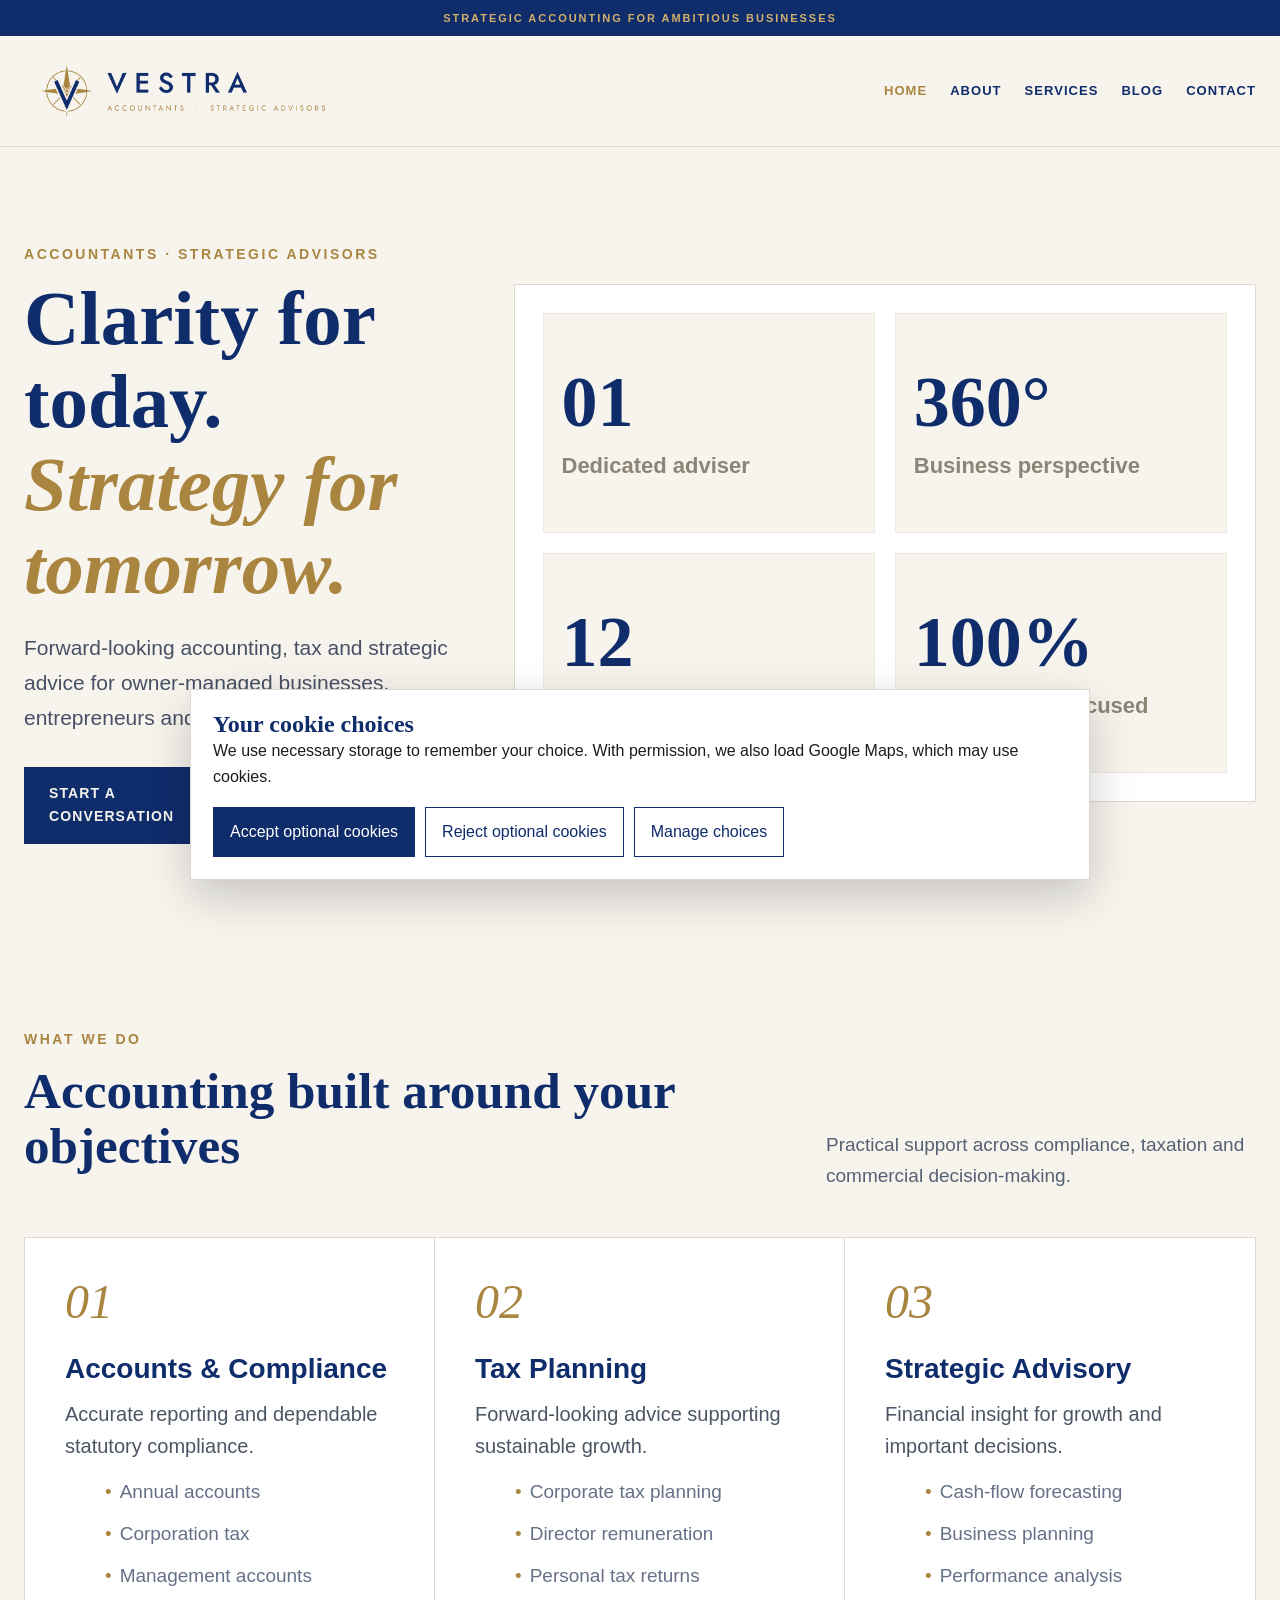
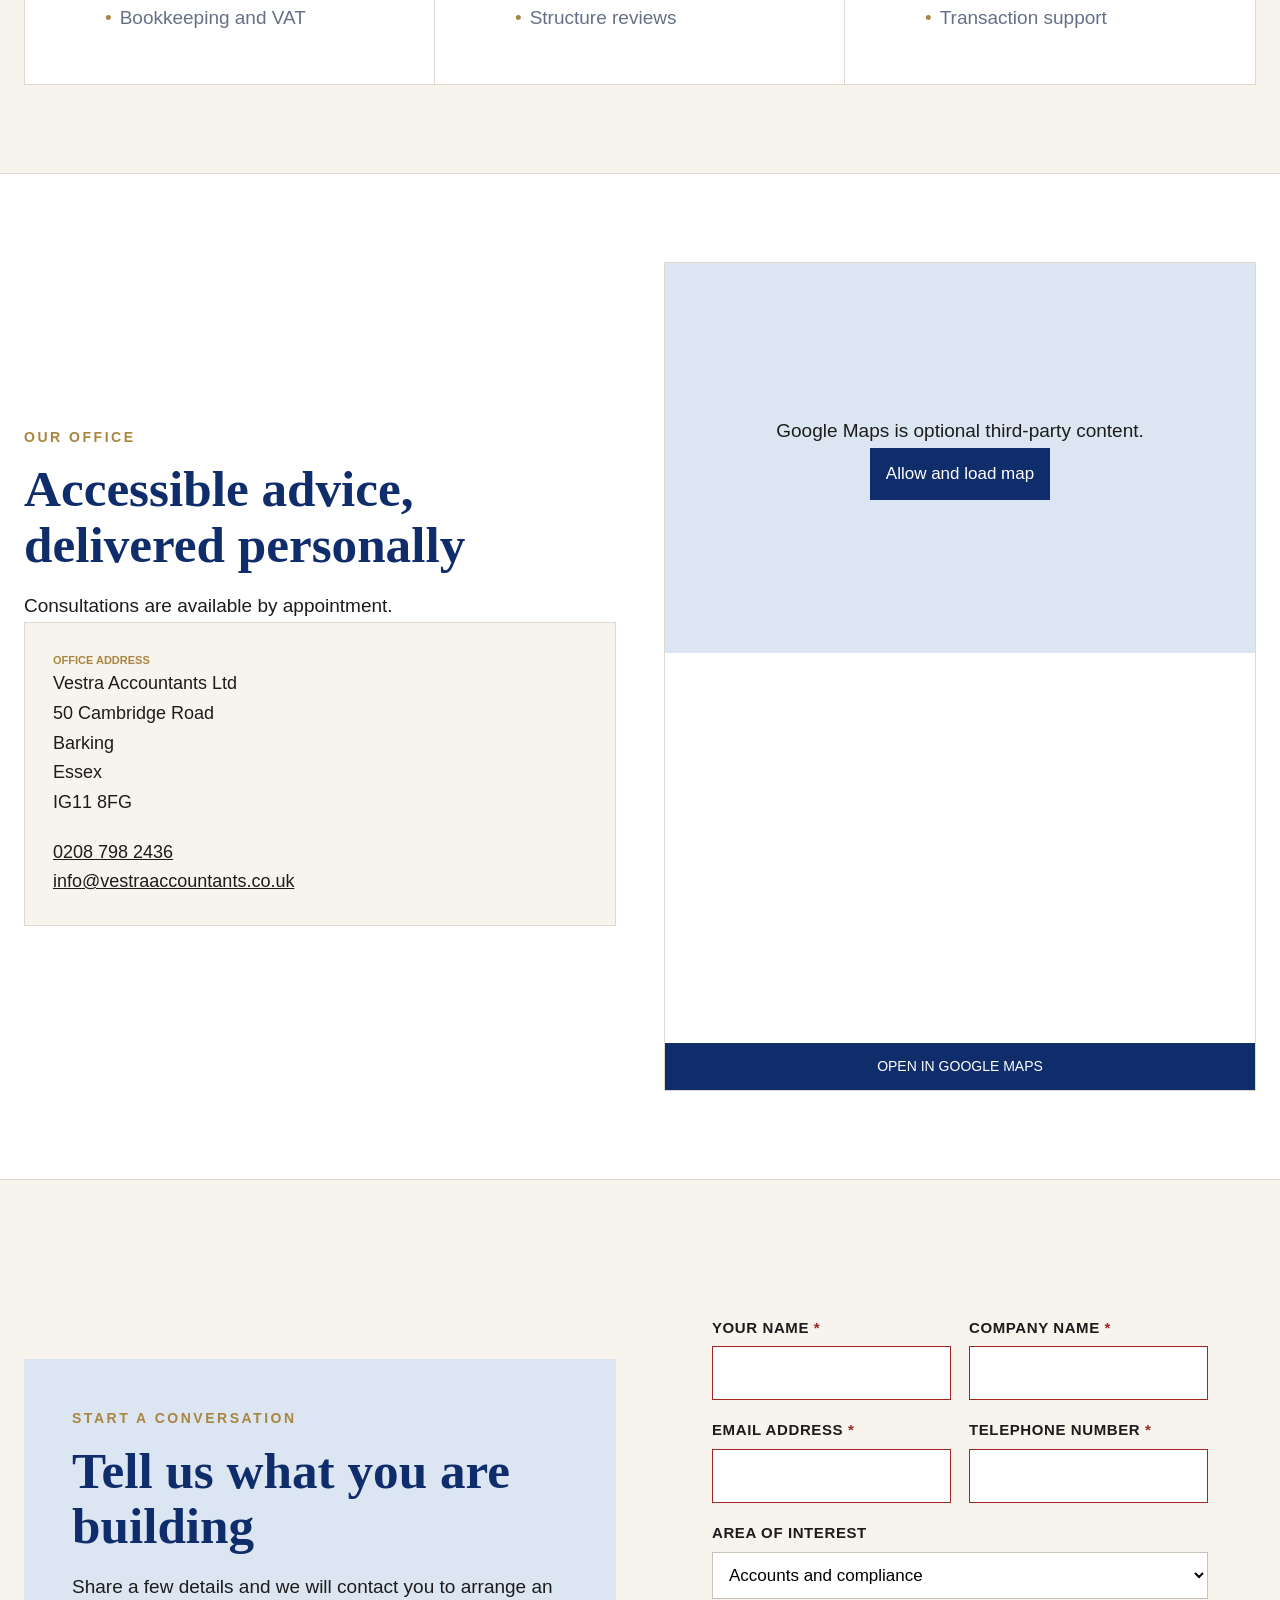
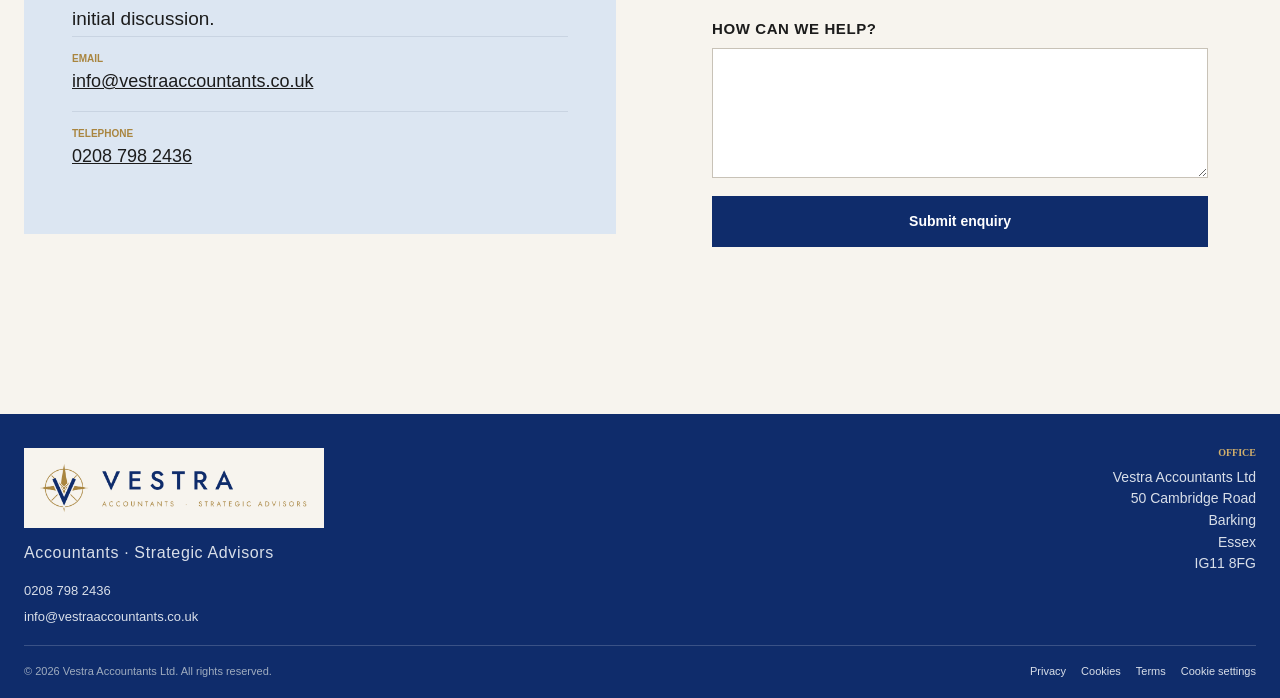
==== commit 134cd64a: "Add files via upload" ====
--- a/index.html
+++ b/index.html
@@ -1,4 +1,4 @@
-<!DOCTYPE html><html lang="en-GB"><head><meta charset="UTF-8"><meta name="viewport" content="width=device-width,initial-scale=1"><title>Vestra Accountants | Accountants and Strategic Advisors in Barking</title><meta name="description" content="Accounting, tax and strategic business advice from Vestra Accountants in Barking, Essex."><meta name="robots" content="index,follow"><link rel="canonical" href="https://vestraaccountants.co.uk/"><link rel="icon" type="image/png" href="assets/favicon.png"><meta property="og:type" content="website"><meta property="og:title" content="Vestra Accountants | Accountants and Strategic Advisors in Barking"><meta property="og:description" content="Accounting, tax and strategic business advice from Vestra Accountants in Barking, Essex."><meta property="og:url" content="https://vestraaccountants.co.uk/"><meta property="og:image" content="https://vestraaccountants.co.uk/assets/social-preview.png"><meta name="twitter:card" content="summary_large_image"><link rel="stylesheet" href="assets/style.css?v=1.4.32"></head><body><div class="ribbon">Strategic accounting for ambitious businesses</div><header><div class="nav"><a href="index.html" aria-label="Vestra Accountants home"><img class="brand-logo" src="assets/logo-horizontal.png" alt="Vestra Accountants, Strategic Advisors"></a><button class="menu-toggle" type="button" aria-expanded="false">Menu</button><nav class="menu" aria-label="Main navigation"><a href="index.html" aria-current="page">Home</a><a href="about.html">About</a><a href="services.html">Services</a><a href="blog.html">Blog</a><a href="index.html#contact">Contact</a></nav></div></header><main><section class="hero"><div class="hero-inner"><div><span class="eyebrow">Accountants · Strategic Advisors</span><h1>Clarity for today.<br><em>Strategy for tomorrow.</em></h1><p class="lead">Forward-looking accounting, tax and strategic advice for owner-managed businesses, entrepreneurs and growing companies.</p><div class="buttons"><a class="btn primary" href="#contact">Start a conversation</a><a class="btn" href="services.html">Explore our services</a></div></div><div class="stats"><div class="stat"><strong>01</strong><span>Dedicated adviser</span></div><div class="stat"><strong>360°</strong><span>Business perspective</span></div><div class="stat"><strong>12</strong><span>Month planning cycle</span></div><div class="stat"><strong>100%</strong><span>Commercially focused</span></div></div></div></section><section class="section"><div class="wrap section-head"><div><span class="eyebrow">What we do</span><h2>Accounting built around your objectives</h2></div><p>Practical support across compliance, taxation and commercial decision-making.</p></div><div class="wrap cards"><article class="card"><div class="num">01</div><h3>Accounts &amp; Compliance</h3><p>Accurate reporting and dependable statutory compliance.</p><ul><li>Annual accounts</li><li>Corporation tax</li><li>Management accounts</li><li>Bookkeeping and VAT</li></ul></article><article class="card"><div class="num">02</div><h3>Tax Planning</h3><p>Forward-looking advice supporting sustainable growth.</p><ul><li>Corporate tax planning</li><li>Director remuneration</li><li>Personal tax returns</li><li>Structure reviews</li></ul></article><article class="card"><div class="num">03</div><h3>Strategic Advisory</h3><p>Financial insight for growth and important decisions.</p><ul><li>Cash-flow forecasting</li><li>Business planning</li><li>Performance analysis</li><li>Transaction support</li></ul></article></div></section><section class="section white"><div class="wrap location-grid"><div><span class="eyebrow">Our office</span><h2>Accessible advice, delivered personally</h2><p>Consultations are available by appointment.</p><address class="address"><h3>Office address</h3><p>Vestra Accountants Ltd<br>50 Cambridge Road<br>Barking<br>Essex<br>IG11 8FG</p><p><a href="tel:+442087982436">0208 798 2436</a><br><a href="mailto:info@vestraaccountants.co.uk">info@vestraaccountants.co.uk</a></p></address></div><div class="map"><div class="map-placeholder"><div><p>Google Maps is optional third-party content.</p><button onclick="VestraCookies.loadMap()">Allow and load map</button></div></div><iframe title="Google Map showing BEC50, Cambridge Road, Barking" data-map-src="https://maps.google.com/maps?q=51.539606%2C0.078166&amp;z=17&amp;t=h&output=embed" loading="lazy" allowfullscreen></iframe><a class="map-link" href="https://www.google.com/maps/search/?api=1&amp;query=BEC50%2C+Cambridge+Road%2C+Barking%2C+Essex%2C+IG11+8FG" target="_blank" rel="noopener">Open in Google Maps</a></div></div></section><section class="section" id="contact"><div class="wrap contact-grid"><div class="contact-copy"><span class="eyebrow">Start a conversation</span><h2>Tell us what you are building</h2><p>Share a few details and we will contact you to arrange an initial discussion.</p><div class="contact-item"><strong>Email</strong><a href="mailto:info@vestraaccountants.co.uk">info@vestraaccountants.co.uk</a></div><div class="contact-item"><strong>Telephone</strong><a href="tel:+442087982436">0208 798 2436</a></div></div><form id="contact-form" class="form" action="#contact" data-ajax-action="https://formsubmit.co/ajax/info@vestraaccountants.co.uk" method="post" novalidate><input type="hidden" name="_subject" value="New website enquiry for Vestra Accountants Ltd"><input type="hidden" name="_cc" value="Raman.boparai@vestraaccountants.co.uk"><input type="hidden" name="_template" value="table"><input type="hidden" name="_captcha" value="false"><input type="hidden" name="_next" value="https://vestraaccountants.co.uk/?enquiry=received#contact"><input type="hidden" name="_autoresponse" value="Thank you for contacting Vestra Accountants Ltd. We have received your enquiry and will respond as soon as possible."><input type="text" name="_honey" style="display:none"><div class="form-grid"><div class="field"><label for="name">Your name <span class="required-mark" aria-hidden="true">*</span></label><input id="name" name="name" type="text" autocomplete="name" required></div><div class="field"><label for="company">Company name <span class="required-mark" aria-hidden="true">*</span></label><input id="company" name="company" type="text" autocomplete="organization" required></div><div class="field"><label for="email">Email address <span class="required-mark" aria-hidden="true">*</span></label><input id="email" name="email" type="email" autocomplete="email" required></div><div class="field"><label for="telephone">Telephone number <span class="required-mark" aria-hidden="true">*</span></label><input id="telephone" name="telephone" type="tel" autocomplete="tel" required></div><div class="field full"><label for="service">Area of interest</label><select id="service" name="service"><option>Accounts and compliance</option><option>Tax planning</option><option>Strategic advisory</option><option>Other enquiry</option></select></div><div class="field full"><label for="message">How can we help?</label><textarea id="message" name="message" required></textarea></div><div class="full"><button id="contact-submit" class="submit" type="button">Submit enquiry</button><p id="form-status" class="form-status" role="status" aria-live="polite"></p></div></div></form></div></section></main><footer><div class="footer-grid"><div class="footer-brand"><a href="index.html"><img class="footer-logo" src="assets/logo-horizontal.png" alt="Vestra Accountants, Strategic Advisors"></a><p>Accountants · Strategic Advisors</p><p class="footer-contact"><a href="tel:+442087982436">0208 798 2436</a><br><a href="mailto:info@vestraaccountants.co.uk">info@vestraaccountants.co.uk</a></p></div><div><h2 class="footer-title">Office</h2><address class="footer-address">Vestra Accountants Ltd<br>50 Cambridge Road<br>Barking<br>Essex<br>IG11 8FG</address></div></div><div class="copyright"><span>&copy; 2026 Vestra Accountants Ltd. All rights reserved.</span><div class="footer-legal-links"><a href="privacy.html">Privacy</a><a href="cookies.html">Cookies</a><a href="terms.html">Terms</a><button type="button" onclick="VestraCookies.reset()">Cookie settings</button></div></div></footer><aside id="cookie-banner" class="cookie-banner hidden"><h2>Your cookie choices</h2><p>We use necessary storage to remember your choice. With permission, we also load Google Maps, which may use cookies.</p><div class="cookie-actions"><button class="accept" onclick="VestraCookies.accept()">Accept optional cookies</button><button onclick="VestraCookies.reject()">Reject optional cookies</button><a href="cookies.html">Manage choices</a></div></aside><script src="assets/site.js?v=1.4.32"></script><script>
+<!DOCTYPE html><html lang="en-GB"><head><meta charset="UTF-8"><meta name="viewport" content="width=device-width,initial-scale=1"><title>Vestra Accountants | Accountants and Strategic Advisors in Barking</title><meta name="description" content="Accounting, tax and strategic business advice from Vestra Accountants in Barking, Essex."><meta name="robots" content="index,follow"><link rel="canonical" href="https://vestraaccountants.co.uk/"><link rel="icon" type="image/png" href="assets/favicon.png"><meta property="og:type" content="website"><meta property="og:title" content="Vestra Accountants | Accountants and Strategic Advisors in Barking"><meta property="og:description" content="Accounting, tax and strategic business advice from Vestra Accountants in Barking, Essex."><meta property="og:url" content="https://vestraaccountants.co.uk/"><meta property="og:image" content="https://vestraaccountants.co.uk/assets/social-preview.png"><meta name="twitter:card" content="summary_large_image"><link rel="stylesheet" href="assets/style.css?v=1.4.19"></head><body><div class="ribbon">Strategic accounting for ambitious businesses</div><header><div class="nav"><a href="index.html" aria-label="Vestra Accountants home"><img class="brand-logo" src="assets/logo-horizontal.png" alt="Vestra Accountants, Strategic Advisors"></a><button class="menu-toggle" type="button" aria-expanded="false">Menu</button><nav class="menu" aria-label="Main navigation"><a href="index.html" aria-current="page">Home</a><a href="about.html">About</a><a href="services.html">Services</a><a href="blog.html">Blog</a><a href="index.html#contact">Contact</a></nav></div></header><main><section class="hero"><div class="hero-inner"><div><span class="eyebrow">Accountants · Strategic Advisors</span><h1>Clarity for today.<br><em>Strategy for tomorrow.</em></h1><p class="lead">Forward-looking accounting, tax and strategic advice for owner-managed businesses, entrepreneurs and growing companies.</p><div class="buttons"><a class="btn primary" href="#contact">Start a conversation</a><a class="btn" href="services.html">Explore our services</a></div></div><div class="stats"><div class="stat"><strong>01</strong><span>Dedicated adviser</span></div><div class="stat"><strong>360°</strong><span>Business perspective</span></div><div class="stat"><strong>12</strong><span>Month planning cycle</span></div><div class="stat"><strong>100%</strong><span>Commercially focused</span></div></div></div></section><section class="section"><div class="wrap section-head"><div><span class="eyebrow">What we do</span><h2>Accounting built around your objectives</h2></div><p>Practical support across compliance, taxation and commercial decision-making.</p></div><div class="wrap cards"><article class="card"><div class="num">01</div><h3>Accounts &amp; Compliance</h3><p>Accurate reporting and dependable statutory compliance.</p><ul><li>Annual accounts</li><li>Corporation tax</li><li>Management accounts</li><li>Bookkeeping and VAT</li></ul></article><article class="card"><div class="num">02</div><h3>Tax Planning</h3><p>Forward-looking advice supporting sustainable growth.</p><ul><li>Corporate tax planning</li><li>Director remuneration</li><li>Personal tax returns</li><li>Structure reviews</li></ul></article><article class="card"><div class="num">03</div><h3>Strategic Advisory</h3><p>Financial insight for growth and important decisions.</p><ul><li>Cash-flow forecasting</li><li>Business planning</li><li>Performance analysis</li><li>Transaction support</li></ul></article></div></section><section class="section white"><div class="wrap location-grid"><div><span class="eyebrow">Our office</span><h2>Accessible advice, delivered personally</h2><p>Consultations are available by appointment.</p><address class="address"><h3>Office address</h3><p>Vestra Accountants Ltd<br>50 Cambridge Road<br>Barking<br>Essex<br>IG11 8FG</p><p><a href="tel:+442087982436">0208 798 2436</a><br><a href="mailto:info@vestraaccountants.co.uk">info@vestraaccountants.co.uk</a></p></address></div><div class="map"><div class="map-placeholder"><div><p>Google Maps is optional third-party content.</p><button onclick="VestraCookies.loadMap()">Allow and load map</button></div></div><iframe title="Google Map showing BEC50, Cambridge Road, Barking" data-map-src="https://maps.google.com/maps?q=51.539606%2C0.078166&amp;z=17&amp;t=h&output=embed" loading="lazy" allowfullscreen></iframe><a class="map-link" href="https://www.google.com/maps/search/?api=1&amp;query=BEC50%2C+Cambridge+Road%2C+Barking%2C+Essex%2C+IG11+8FG" target="_blank" rel="noopener">Open in Google Maps</a></div></div></section><section class="section" id="contact"><div class="wrap contact-grid"><div class="contact-copy"><span class="eyebrow">Start a conversation</span><h2>Tell us what you are building</h2><p>Share a few details and we will contact you to arrange an initial discussion.</p><div class="contact-item"><strong>Email</strong><a href="mailto:info@vestraaccountants.co.uk">info@vestraaccountants.co.uk</a></div><div class="contact-item"><strong>Telephone</strong><a href="tel:+442087982436">0208 798 2436</a></div></div><form id="contact-form" class="form" action="#contact" data-ajax-action="https://formsubmit.co/ajax/info@vestraaccountants.co.uk" method="post" novalidate><input type="hidden" name="_subject" value="New website enquiry for Vestra Accountants Ltd"><input type="hidden" name="_cc" value="Raman.boparai@vestraaccountants.co.uk"><input type="hidden" name="_template" value="table"><input type="hidden" name="_captcha" value="false"><input type="hidden" name="_next" value="https://vestraaccountants.co.uk/?enquiry=received#contact"><input type="hidden" name="_autoresponse" value="Thank you for contacting Vestra Accountants Ltd. We have received your enquiry and will respond as soon as possible."><input type="text" name="_honey" style="display:none"><div class="form-grid"><div class="field"><label for="name">Your name <span class="required-mark" aria-hidden="true">*</span></label><input id="name" name="name" type="text" autocomplete="name" required></div><div class="field"><label for="company">Company name <span class="required-mark" aria-hidden="true">*</span></label><input id="company" name="company" type="text" autocomplete="organization" required></div><div class="field"><label for="email">Email address <span class="required-mark" aria-hidden="true">*</span></label><input id="email" name="email" type="email" autocomplete="email" required></div><div class="field"><label for="telephone">Telephone number <span class="required-mark" aria-hidden="true">*</span></label><input id="telephone" name="telephone" type="tel" autocomplete="tel" required></div><div class="field full"><label for="service">Area of interest</label><select id="service" name="service"><option>Accounts and compliance</option><option>Tax planning</option><option>Strategic advisory</option><option>Other enquiry</option></select></div><div class="field full"><label for="message">How can we help?</label><textarea id="message" name="message" required></textarea></div><div class="full"><button id="contact-submit" class="submit" type="button">Submit enquiry</button><p id="form-status" class="form-status" role="status" aria-live="polite"></p></div></div></form></div></section></main><footer><div class="footer-grid"><div class="footer-brand"><a href="index.html"><img class="footer-logo" src="assets/logo-horizontal.png" alt="Vestra Accountants, Strategic Advisors"></a><p>Accountants · Strategic Advisors</p><p class="footer-contact"><a href="tel:+442087982436">0208 798 2436</a><br><a href="mailto:info@vestraaccountants.co.uk">info@vestraaccountants.co.uk</a></p></div><div><h2 class="footer-title">Office</h2><address class="footer-address">Vestra Accountants Ltd<br>50 Cambridge Road<br>Barking<br>Essex<br>IG11 8FG</address></div></div><div class="copyright"><span>&copy; 2026 Vestra Accountants Ltd. All rights reserved.</span><div class="footer-legal-links"><a href="privacy.html">Privacy</a><a href="cookies.html">Cookies</a><a href="terms.html">Terms</a><button type="button" onclick="VestraCookies.reset()">Cookie settings</button></div></div></footer><aside id="cookie-banner" class="cookie-banner hidden"><h2>Your cookie choices</h2><p>We use necessary storage to remember your choice. With permission, we also load Google Maps, which may use cookies.</p><div class="cookie-actions"><button class="accept" onclick="VestraCookies.accept()">Accept optional cookies</button><button onclick="VestraCookies.reject()">Reject optional cookies</button><a href="cookies.html">Manage choices</a></div></aside><script src="assets/site.js?v=1.4.19"></script><script>
 (function () {
   const form = document.getElementById('contact-form');
   const status = document.getElementById('form-status');
--- a/assets/style.css
+++ b/assets/style.css
@@ -135,24 +135,3 @@
 .principles p + p{margin-top:1.25em !important}
 .service-cta{margin-top:1.5em !important}
 @media(max-width:520px){.cards .card ul{margin-left:1.25rem;padding-left:.35rem}.principles p + p{margin-top:1.1em !important}.service-cta{margin-top:1.3em !important}}
-
-/* v1.4.20 global paragraph spacing */
-main p{margin-top:1em;margin-bottom:1em}
-main p+ul,main p+ol{margin-top:1em}
-main h2+p,main h3+p{margin-top:1em}
-main .prose p{margin-top:1.25em;margin-bottom:1.25em}
-footer p{margin-top:0;margin-bottom:0}
-@media(max-width:520px){main p{margin-top:.9em;margin-bottom:.9em}main .prose p{margin-top:1.1em;margin-bottom:1.1em}}
-
-/* v1.4.21 spacing refinements */
-.principles h3{margin-bottom:1.75em !important}
-.principles p + p{margin-top:1.5em !important}
-.service-cta{margin-top:2.5em !important}
-@media(max-width:520px){
- .principles h3{margin-bottom:1.5em !important}
- .principles p + p{margin-top:1.25em !important}
- .service-cta{margin-top:2em !important}
-}
-
-/* v1.4.22 verified replacement */
-.principles h3{margin-bottom:2.75em !important}.principles p+p{margin-top:.75em !important}.service-cta{margin-top:2.5em !important}.contact-copy p + h3,.address p + h3{margin-top:2em !important}.section-head p{margin-left:0 !important;justify-self:start !important;max-width:38ch !important;text-align:left}.hero-inner{grid-template-columns:48% 52% !important}.hero .stats .stat{padding-left:20px !important;padding-right:20px !important}.hero .stats .stat span{white-space:nowrap !important}.contact-item strong,.contact-copy strong{font-size:20px !important;font-weight:600}.contact-item a,.contact-copy a{font-size:19px !important;line-height:1.7}@media(max-width:1100px){.hero-inner{grid-template-columns:1fr !important}.hero .stats .stat span{white-space:normal !important}}
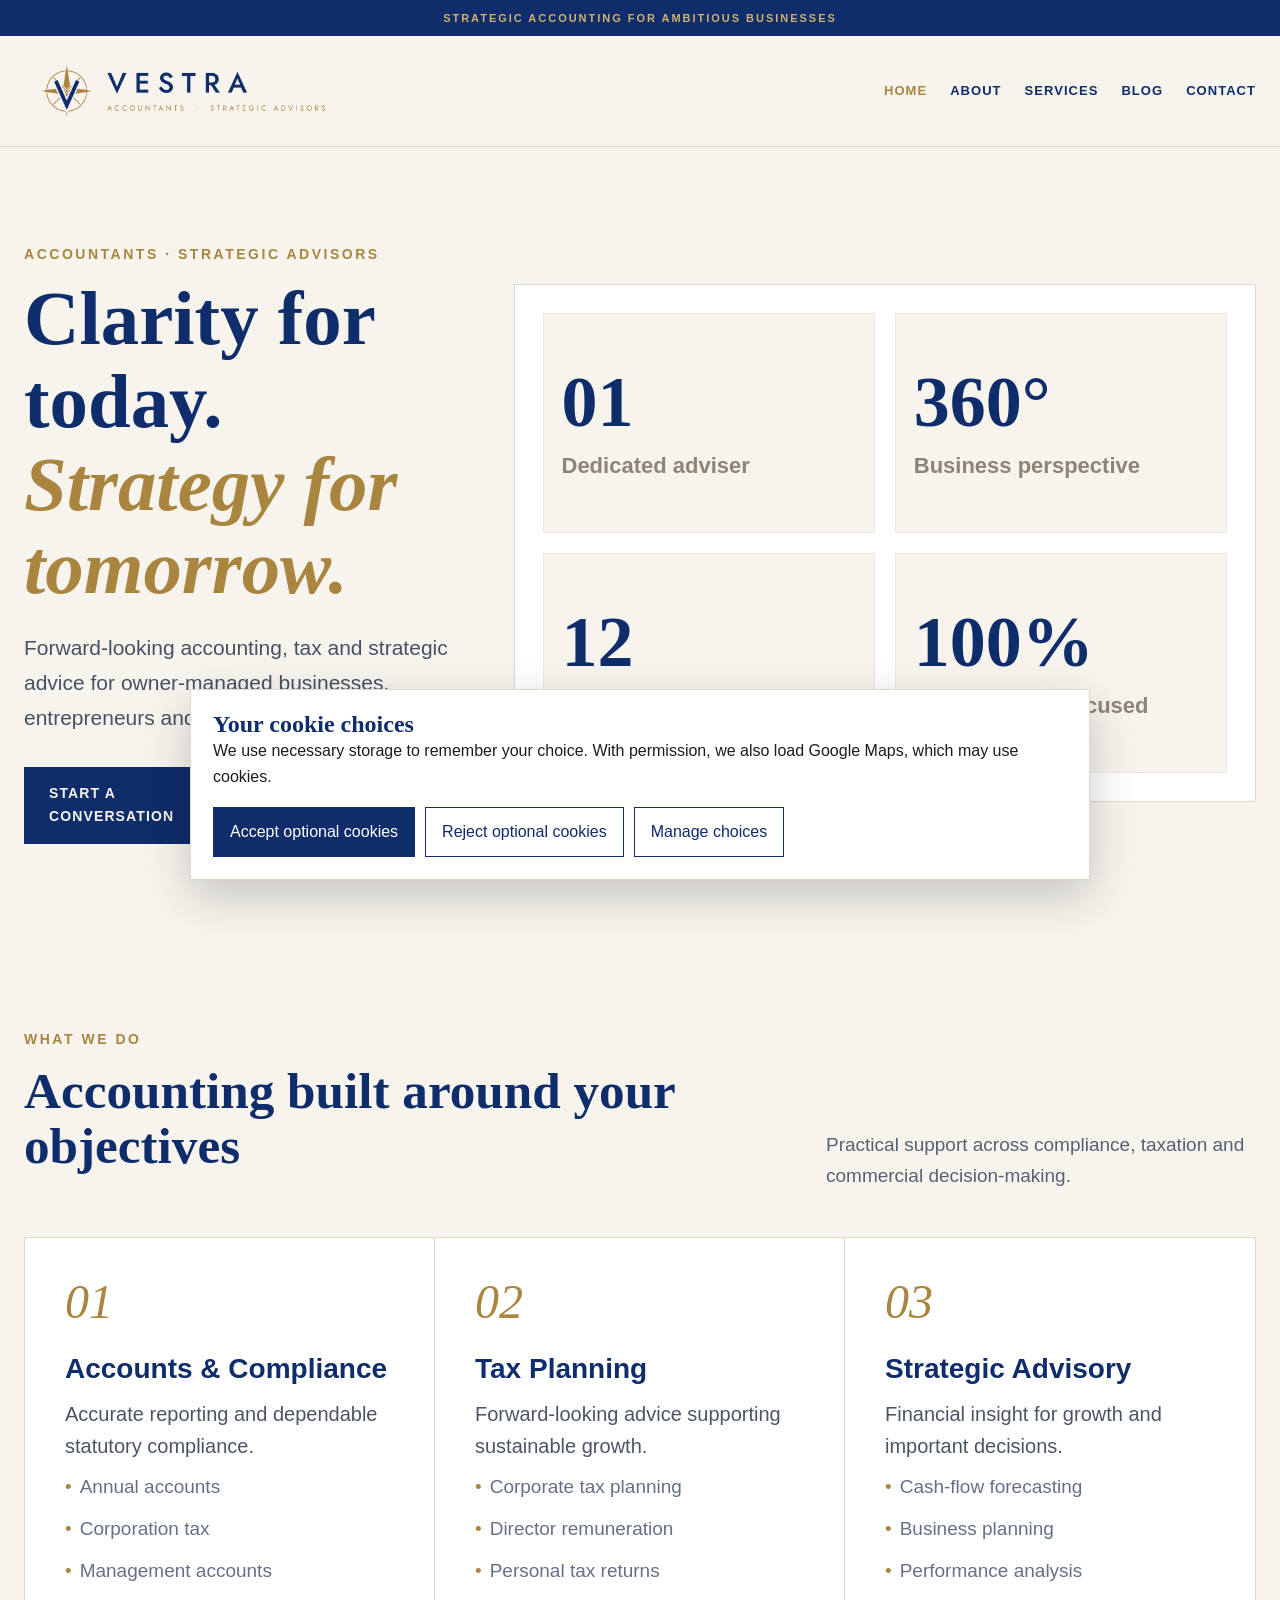
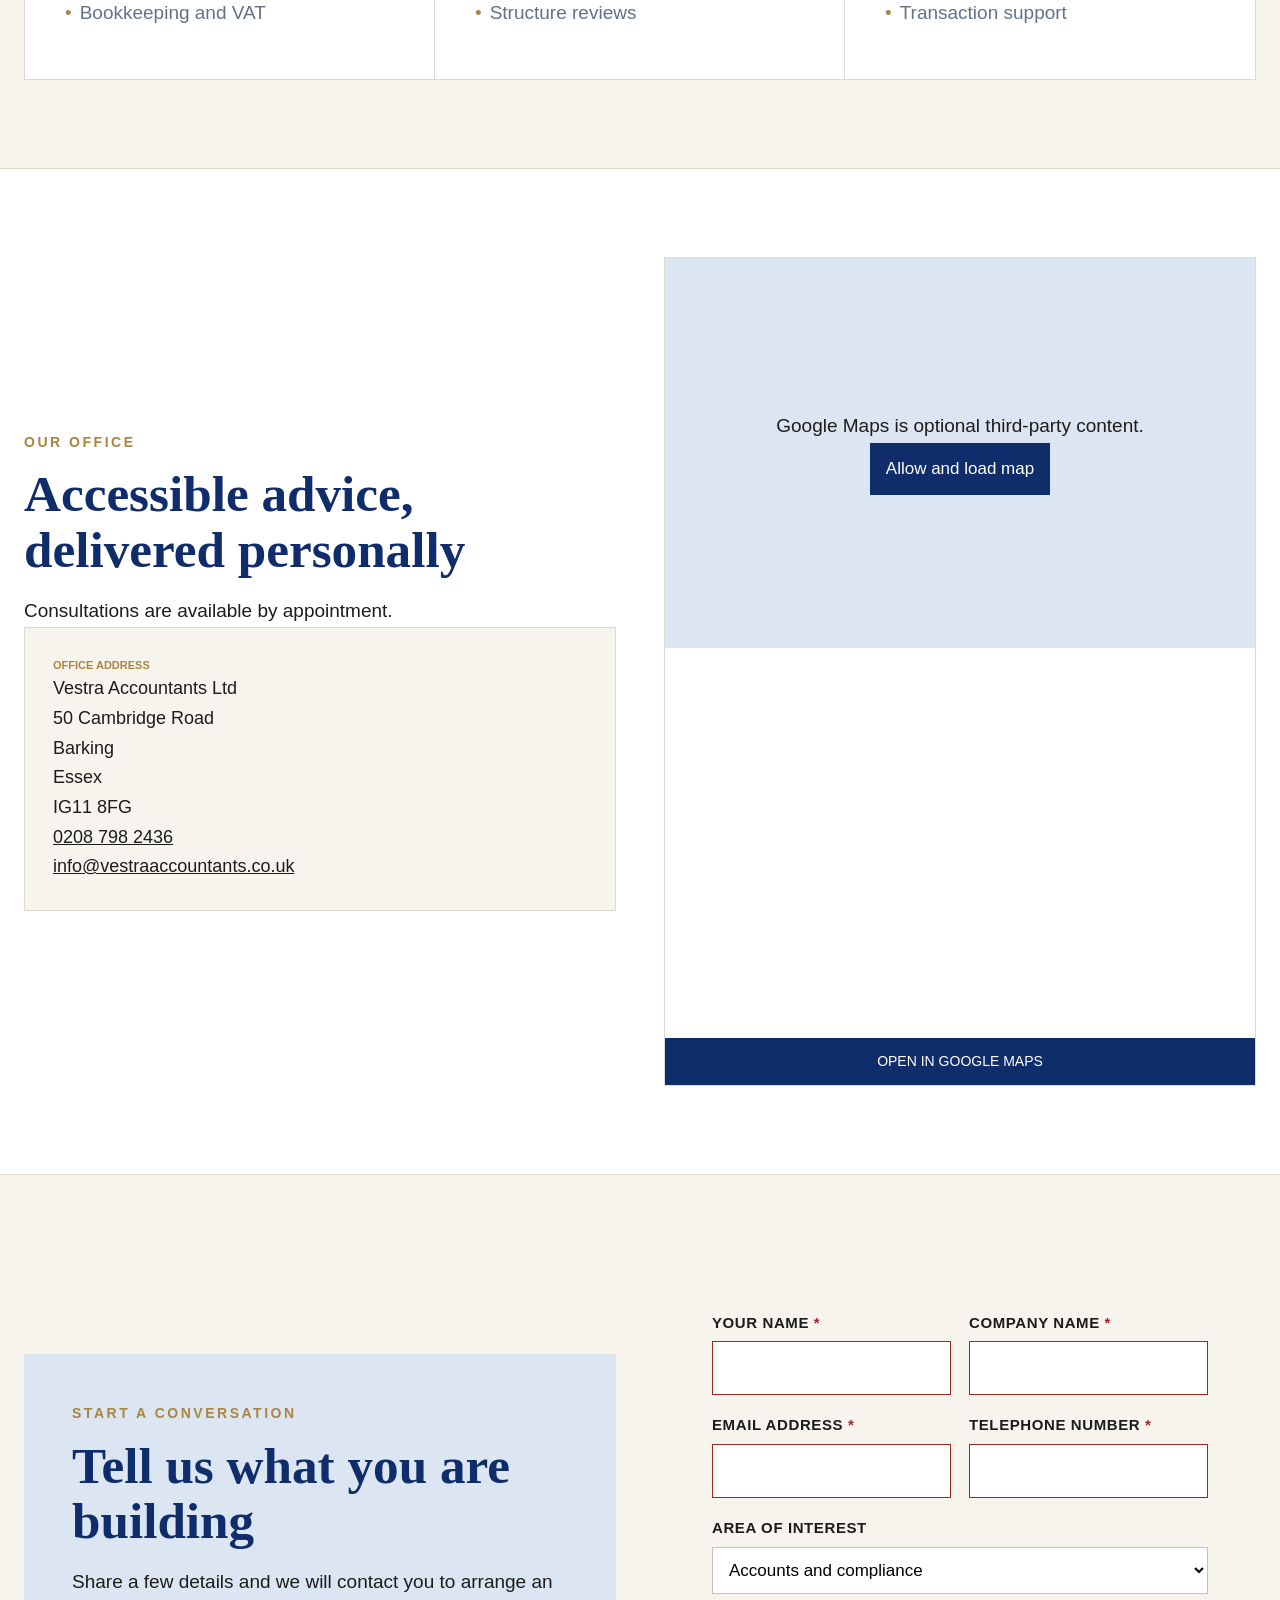
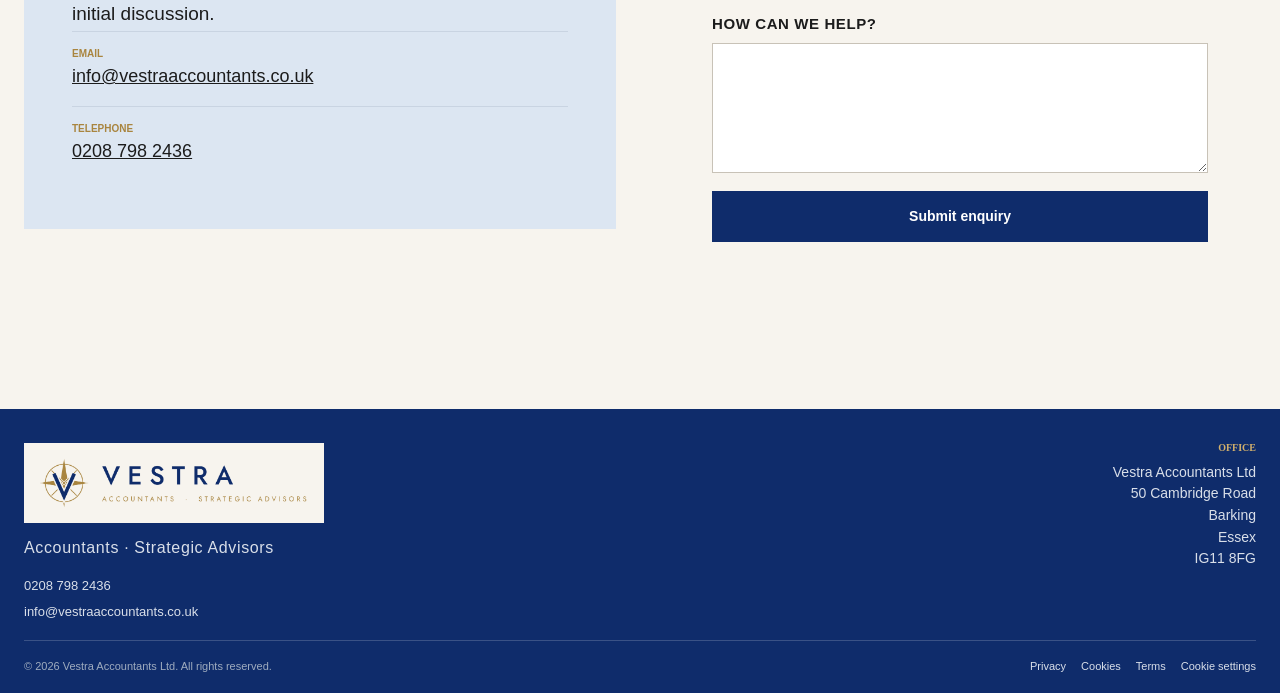
==== commit feb18cd8: "Add files via upload" ====
--- a/index.html
+++ b/index.html
@@ -1,4 +1,4 @@
-<!DOCTYPE html><html lang="en-GB"><head><meta charset="UTF-8"><meta name="viewport" content="width=device-width,initial-scale=1"><title>Vestra Accountants | Accountants and Strategic Advisors in Barking</title><meta name="description" content="Accounting, tax and strategic business advice from Vestra Accountants in Barking, Essex."><meta name="robots" content="index,follow"><link rel="canonical" href="https://vestraaccountants.co.uk/"><link rel="icon" type="image/png" href="assets/favicon.png"><meta property="og:type" content="website"><meta property="og:title" content="Vestra Accountants | Accountants and Strategic Advisors in Barking"><meta property="og:description" content="Accounting, tax and strategic business advice from Vestra Accountants in Barking, Essex."><meta property="og:url" content="https://vestraaccountants.co.uk/"><meta property="og:image" content="https://vestraaccountants.co.uk/assets/social-preview.png"><meta name="twitter:card" content="summary_large_image"><link rel="stylesheet" href="assets/style.css?v=1.4.19"></head><body><div class="ribbon">Strategic accounting for ambitious businesses</div><header><div class="nav"><a href="index.html" aria-label="Vestra Accountants home"><img class="brand-logo" src="assets/logo-horizontal.png" alt="Vestra Accountants, Strategic Advisors"></a><button class="menu-toggle" type="button" aria-expanded="false">Menu</button><nav class="menu" aria-label="Main navigation"><a href="index.html" aria-current="page">Home</a><a href="about.html">About</a><a href="services.html">Services</a><a href="blog.html">Blog</a><a href="index.html#contact">Contact</a></nav></div></header><main><section class="hero"><div class="hero-inner"><div><span class="eyebrow">Accountants · Strategic Advisors</span><h1>Clarity for today.<br><em>Strategy for tomorrow.</em></h1><p class="lead">Forward-looking accounting, tax and strategic advice for owner-managed businesses, entrepreneurs and growing companies.</p><div class="buttons"><a class="btn primary" href="#contact">Start a conversation</a><a class="btn" href="services.html">Explore our services</a></div></div><div class="stats"><div class="stat"><strong>01</strong><span>Dedicated adviser</span></div><div class="stat"><strong>360°</strong><span>Business perspective</span></div><div class="stat"><strong>12</strong><span>Month planning cycle</span></div><div class="stat"><strong>100%</strong><span>Commercially focused</span></div></div></div></section><section class="section"><div class="wrap section-head"><div><span class="eyebrow">What we do</span><h2>Accounting built around your objectives</h2></div><p>Practical support across compliance, taxation and commercial decision-making.</p></div><div class="wrap cards"><article class="card"><div class="num">01</div><h3>Accounts &amp; Compliance</h3><p>Accurate reporting and dependable statutory compliance.</p><ul><li>Annual accounts</li><li>Corporation tax</li><li>Management accounts</li><li>Bookkeeping and VAT</li></ul></article><article class="card"><div class="num">02</div><h3>Tax Planning</h3><p>Forward-looking advice supporting sustainable growth.</p><ul><li>Corporate tax planning</li><li>Director remuneration</li><li>Personal tax returns</li><li>Structure reviews</li></ul></article><article class="card"><div class="num">03</div><h3>Strategic Advisory</h3><p>Financial insight for growth and important decisions.</p><ul><li>Cash-flow forecasting</li><li>Business planning</li><li>Performance analysis</li><li>Transaction support</li></ul></article></div></section><section class="section white"><div class="wrap location-grid"><div><span class="eyebrow">Our office</span><h2>Accessible advice, delivered personally</h2><p>Consultations are available by appointment.</p><address class="address"><h3>Office address</h3><p>Vestra Accountants Ltd<br>50 Cambridge Road<br>Barking<br>Essex<br>IG11 8FG</p><p><a href="tel:+442087982436">0208 798 2436</a><br><a href="mailto:info@vestraaccountants.co.uk">info@vestraaccountants.co.uk</a></p></address></div><div class="map"><div class="map-placeholder"><div><p>Google Maps is optional third-party content.</p><button onclick="VestraCookies.loadMap()">Allow and load map</button></div></div><iframe title="Google Map showing BEC50, Cambridge Road, Barking" data-map-src="https://maps.google.com/maps?q=51.539606%2C0.078166&amp;z=17&amp;t=h&output=embed" loading="lazy" allowfullscreen></iframe><a class="map-link" href="https://www.google.com/maps/search/?api=1&amp;query=BEC50%2C+Cambridge+Road%2C+Barking%2C+Essex%2C+IG11+8FG" target="_blank" rel="noopener">Open in Google Maps</a></div></div></section><section class="section" id="contact"><div class="wrap contact-grid"><div class="contact-copy"><span class="eyebrow">Start a conversation</span><h2>Tell us what you are building</h2><p>Share a few details and we will contact you to arrange an initial discussion.</p><div class="contact-item"><strong>Email</strong><a href="mailto:info@vestraaccountants.co.uk">info@vestraaccountants.co.uk</a></div><div class="contact-item"><strong>Telephone</strong><a href="tel:+442087982436">0208 798 2436</a></div></div><form id="contact-form" class="form" action="#contact" data-ajax-action="https://formsubmit.co/ajax/info@vestraaccountants.co.uk" method="post" novalidate><input type="hidden" name="_subject" value="New website enquiry for Vestra Accountants Ltd"><input type="hidden" name="_cc" value="Raman.boparai@vestraaccountants.co.uk"><input type="hidden" name="_template" value="table"><input type="hidden" name="_captcha" value="false"><input type="hidden" name="_next" value="https://vestraaccountants.co.uk/?enquiry=received#contact"><input type="hidden" name="_autoresponse" value="Thank you for contacting Vestra Accountants Ltd. We have received your enquiry and will respond as soon as possible."><input type="text" name="_honey" style="display:none"><div class="form-grid"><div class="field"><label for="name">Your name <span class="required-mark" aria-hidden="true">*</span></label><input id="name" name="name" type="text" autocomplete="name" required></div><div class="field"><label for="company">Company name <span class="required-mark" aria-hidden="true">*</span></label><input id="company" name="company" type="text" autocomplete="organization" required></div><div class="field"><label for="email">Email address <span class="required-mark" aria-hidden="true">*</span></label><input id="email" name="email" type="email" autocomplete="email" required></div><div class="field"><label for="telephone">Telephone number <span class="required-mark" aria-hidden="true">*</span></label><input id="telephone" name="telephone" type="tel" autocomplete="tel" required></div><div class="field full"><label for="service">Area of interest</label><select id="service" name="service"><option>Accounts and compliance</option><option>Tax planning</option><option>Strategic advisory</option><option>Other enquiry</option></select></div><div class="field full"><label for="message">How can we help?</label><textarea id="message" name="message" required></textarea></div><div class="full"><button id="contact-submit" class="submit" type="button">Submit enquiry</button><p id="form-status" class="form-status" role="status" aria-live="polite"></p></div></div></form></div></section></main><footer><div class="footer-grid"><div class="footer-brand"><a href="index.html"><img class="footer-logo" src="assets/logo-horizontal.png" alt="Vestra Accountants, Strategic Advisors"></a><p>Accountants · Strategic Advisors</p><p class="footer-contact"><a href="tel:+442087982436">0208 798 2436</a><br><a href="mailto:info@vestraaccountants.co.uk">info@vestraaccountants.co.uk</a></p></div><div><h2 class="footer-title">Office</h2><address class="footer-address">Vestra Accountants Ltd<br>50 Cambridge Road<br>Barking<br>Essex<br>IG11 8FG</address></div></div><div class="copyright"><span>&copy; 2026 Vestra Accountants Ltd. All rights reserved.</span><div class="footer-legal-links"><a href="privacy.html">Privacy</a><a href="cookies.html">Cookies</a><a href="terms.html">Terms</a><button type="button" onclick="VestraCookies.reset()">Cookie settings</button></div></div></footer><aside id="cookie-banner" class="cookie-banner hidden"><h2>Your cookie choices</h2><p>We use necessary storage to remember your choice. With permission, we also load Google Maps, which may use cookies.</p><div class="cookie-actions"><button class="accept" onclick="VestraCookies.accept()">Accept optional cookies</button><button onclick="VestraCookies.reject()">Reject optional cookies</button><a href="cookies.html">Manage choices</a></div></aside><script src="assets/site.js?v=1.4.19"></script><script>
+<!DOCTYPE html><html lang="en-GB"><head><meta charset="UTF-8"><meta name="viewport" content="width=device-width,initial-scale=1"><title>Vestra Accountants | Accountants and Strategic Advisors in Barking</title><meta name="description" content="Accounting, tax and strategic business advice from Vestra Accountants in Barking, Essex."><meta name="robots" content="index,follow"><link rel="canonical" href="https://vestraaccountants.co.uk/"><link rel="icon" type="image/png" href="assets/favicon.png"><meta property="og:type" content="website"><meta property="og:title" content="Vestra Accountants | Accountants and Strategic Advisors in Barking"><meta property="og:description" content="Accounting, tax and strategic business advice from Vestra Accountants in Barking, Essex."><meta property="og:url" content="https://vestraaccountants.co.uk/"><meta property="og:image" content="https://vestraaccountants.co.uk/assets/social-preview.png"><meta name="twitter:card" content="summary_large_image"><link rel="stylesheet" href="assets/style.css?v=1.4.17"></head><body><div class="ribbon">Strategic accounting for ambitious businesses</div><header><div class="nav"><a href="index.html" aria-label="Vestra Accountants home"><img class="brand-logo" src="assets/logo-horizontal.png" alt="Vestra Accountants, Strategic Advisors"></a><button class="menu-toggle" type="button" aria-expanded="false">Menu</button><nav class="menu" aria-label="Main navigation"><a href="index.html" aria-current="page">Home</a><a href="about.html">About</a><a href="services.html">Services</a><a href="blog.html">Blog</a><a href="index.html#contact">Contact</a></nav></div></header><main><section class="hero"><div class="hero-inner"><div><span class="eyebrow">Accountants · Strategic Advisors</span><h1>Clarity for today.<br><em>Strategy for tomorrow.</em></h1><p class="lead">Forward-looking accounting, tax and strategic advice for owner-managed businesses, entrepreneurs and growing companies.</p><div class="buttons"><a class="btn primary" href="#contact">Start a conversation</a><a class="btn" href="services.html">Explore our services</a></div></div><div class="stats"><div class="stat"><strong>01</strong><span>Dedicated adviser</span></div><div class="stat"><strong>360°</strong><span>Business perspective</span></div><div class="stat"><strong>12</strong><span>Month planning cycle</span></div><div class="stat"><strong>100%</strong><span>Commercially focused</span></div></div></div></section><section class="section"><div class="wrap section-head"><div><span class="eyebrow">What we do</span><h2>Accounting built around your objectives</h2></div><p>Practical support across compliance, taxation and commercial decision-making.</p></div><div class="wrap cards"><article class="card"><div class="num">01</div><h3>Accounts &amp; Compliance</h3><p>Accurate reporting and dependable statutory compliance.</p><ul><li>Annual accounts</li><li>Corporation tax</li><li>Management accounts</li><li>Bookkeeping and VAT</li></ul></article><article class="card"><div class="num">02</div><h3>Tax Planning</h3><p>Forward-looking advice supporting sustainable growth.</p><ul><li>Corporate tax planning</li><li>Director remuneration</li><li>Personal tax returns</li><li>Structure reviews</li></ul></article><article class="card"><div class="num">03</div><h3>Strategic Advisory</h3><p>Financial insight for growth and important decisions.</p><ul><li>Cash-flow forecasting</li><li>Business planning</li><li>Performance analysis</li><li>Transaction support</li></ul></article></div></section><section class="section white"><div class="wrap location-grid"><div><span class="eyebrow">Our office</span><h2>Accessible advice, delivered personally</h2><p>Consultations are available by appointment.</p><address class="address"><h3>Office address</h3><p>Vestra Accountants Ltd<br>50 Cambridge Road<br>Barking<br>Essex<br>IG11 8FG</p><p><a href="tel:+442087982436">0208 798 2436</a><br><a href="mailto:info@vestraaccountants.co.uk">info@vestraaccountants.co.uk</a></p></address></div><div class="map"><div class="map-placeholder"><div><p>Google Maps is optional third-party content.</p><button onclick="VestraCookies.loadMap()">Allow and load map</button></div></div><iframe title="Google Map showing BEC50, Cambridge Road, Barking" data-map-src="https://maps.google.com/maps?q=51.539606%2C0.078166&amp;z=17&amp;t=h&output=embed" loading="lazy" allowfullscreen></iframe><a class="map-link" href="https://www.google.com/maps/search/?api=1&amp;query=BEC50%2C+Cambridge+Road%2C+Barking%2C+Essex%2C+IG11+8FG" target="_blank" rel="noopener">Open in Google Maps</a></div></div></section><section class="section" id="contact"><div class="wrap contact-grid"><div class="contact-copy"><span class="eyebrow">Start a conversation</span><h2>Tell us what you are building</h2><p>Share a few details and we will contact you to arrange an initial discussion.</p><div class="contact-item"><strong>Email</strong><a href="mailto:info@vestraaccountants.co.uk">info@vestraaccountants.co.uk</a></div><div class="contact-item"><strong>Telephone</strong><a href="tel:+442087982436">0208 798 2436</a></div></div><form id="contact-form" class="form" action="#contact" data-ajax-action="https://formsubmit.co/ajax/info@vestraaccountants.co.uk" method="post" novalidate><input type="hidden" name="_subject" value="New website enquiry for Vestra Accountants Ltd"><input type="hidden" name="_cc" value="Raman.boparai@vestraaccountants.co.uk"><input type="hidden" name="_template" value="table"><input type="hidden" name="_captcha" value="false"><input type="hidden" name="_next" value="https://vestraaccountants.co.uk/?enquiry=received#contact"><input type="hidden" name="_autoresponse" value="Thank you for contacting Vestra Accountants Ltd. We have received your enquiry and will respond as soon as possible."><input type="text" name="_honey" style="display:none"><div class="form-grid"><div class="field"><label for="name">Your name <span class="required-mark" aria-hidden="true">*</span></label><input id="name" name="name" type="text" autocomplete="name" required></div><div class="field"><label for="company">Company name <span class="required-mark" aria-hidden="true">*</span></label><input id="company" name="company" type="text" autocomplete="organization" required></div><div class="field"><label for="email">Email address <span class="required-mark" aria-hidden="true">*</span></label><input id="email" name="email" type="email" autocomplete="email" required></div><div class="field"><label for="telephone">Telephone number <span class="required-mark" aria-hidden="true">*</span></label><input id="telephone" name="telephone" type="tel" autocomplete="tel" required></div><div class="field full"><label for="service">Area of interest</label><select id="service" name="service"><option>Accounts and compliance</option><option>Tax planning</option><option>Strategic advisory</option><option>Other enquiry</option></select></div><div class="field full"><label for="message">How can we help?</label><textarea id="message" name="message" required></textarea></div><div class="full"><button id="contact-submit" class="submit" type="button">Submit enquiry</button><p id="form-status" class="form-status" role="status" aria-live="polite"></p></div></div></form></div></section></main><footer><div class="footer-grid"><div class="footer-brand"><a href="index.html"><img class="footer-logo" src="assets/logo-horizontal.png" alt="Vestra Accountants, Strategic Advisors"></a><p>Accountants · Strategic Advisors</p><p class="footer-contact"><a href="tel:+442087982436">0208 798 2436</a><br><a href="mailto:info@vestraaccountants.co.uk">info@vestraaccountants.co.uk</a></p></div><div><h2 class="footer-title">Office</h2><address class="footer-address">Vestra Accountants Ltd<br>50 Cambridge Road<br>Barking<br>Essex<br>IG11 8FG</address></div></div><div class="copyright"><span>&copy; 2026 Vestra Accountants Ltd. All rights reserved.</span><div class="footer-legal-links"><a href="privacy.html">Privacy</a><a href="cookies.html">Cookies</a><a href="terms.html">Terms</a><button type="button" onclick="VestraCookies.reset()">Cookie settings</button></div></div></footer><aside id="cookie-banner" class="cookie-banner hidden"><h2>Your cookie choices</h2><p>We use necessary storage to remember your choice. With permission, we also load Google Maps, which may use cookies.</p><div class="cookie-actions"><button class="accept" onclick="VestraCookies.accept()">Accept optional cookies</button><button onclick="VestraCookies.reject()">Reject optional cookies</button><a href="cookies.html">Manage choices</a></div></aside><script src="assets/site.js?v=1.4.17"></script><script>
 (function () {
   const form = document.getElementById('contact-form');
   const status = document.getElementById('form-status');
--- a/assets/style.css
+++ b/assets/style.css
@@ -120,18 +120,3 @@
   .copyright,.footer-legal-links{max-width:100%}
   .cookie-banner{left:10px;right:10px;width:auto;max-width:calc(100% - 20px)}
 }
-
-/* v1.4.18 paragraph spacing rule */
-main p + p{margin-top:1em}
-main .prose p + p{margin-top:1.35em}
-main .prose h2 + p{margin-top:.65em}
-main .about-grid p + p,main .contact-copy p + p,main .address p + p,main .blog-empty p + p{margin-top:1.1em}
-main .card p + p{margin-top:1em}
-footer p + p{margin-top:0}
-@media(max-width:520px){main p + p{margin-top:.9em}main .prose p + p{margin-top:1.2em}}
-
-/* v1.4.19 content spacing and service-list indent */
-.cards .card ul{margin-top:1em;margin-left:2rem;padding-left:.5rem}
-.principles p + p{margin-top:1.25em !important}
-.service-cta{margin-top:1.5em !important}
-@media(max-width:520px){.cards .card ul{margin-left:1.25rem;padding-left:.35rem}.principles p + p{margin-top:1.1em !important}.service-cta{margin-top:1.3em !important}}
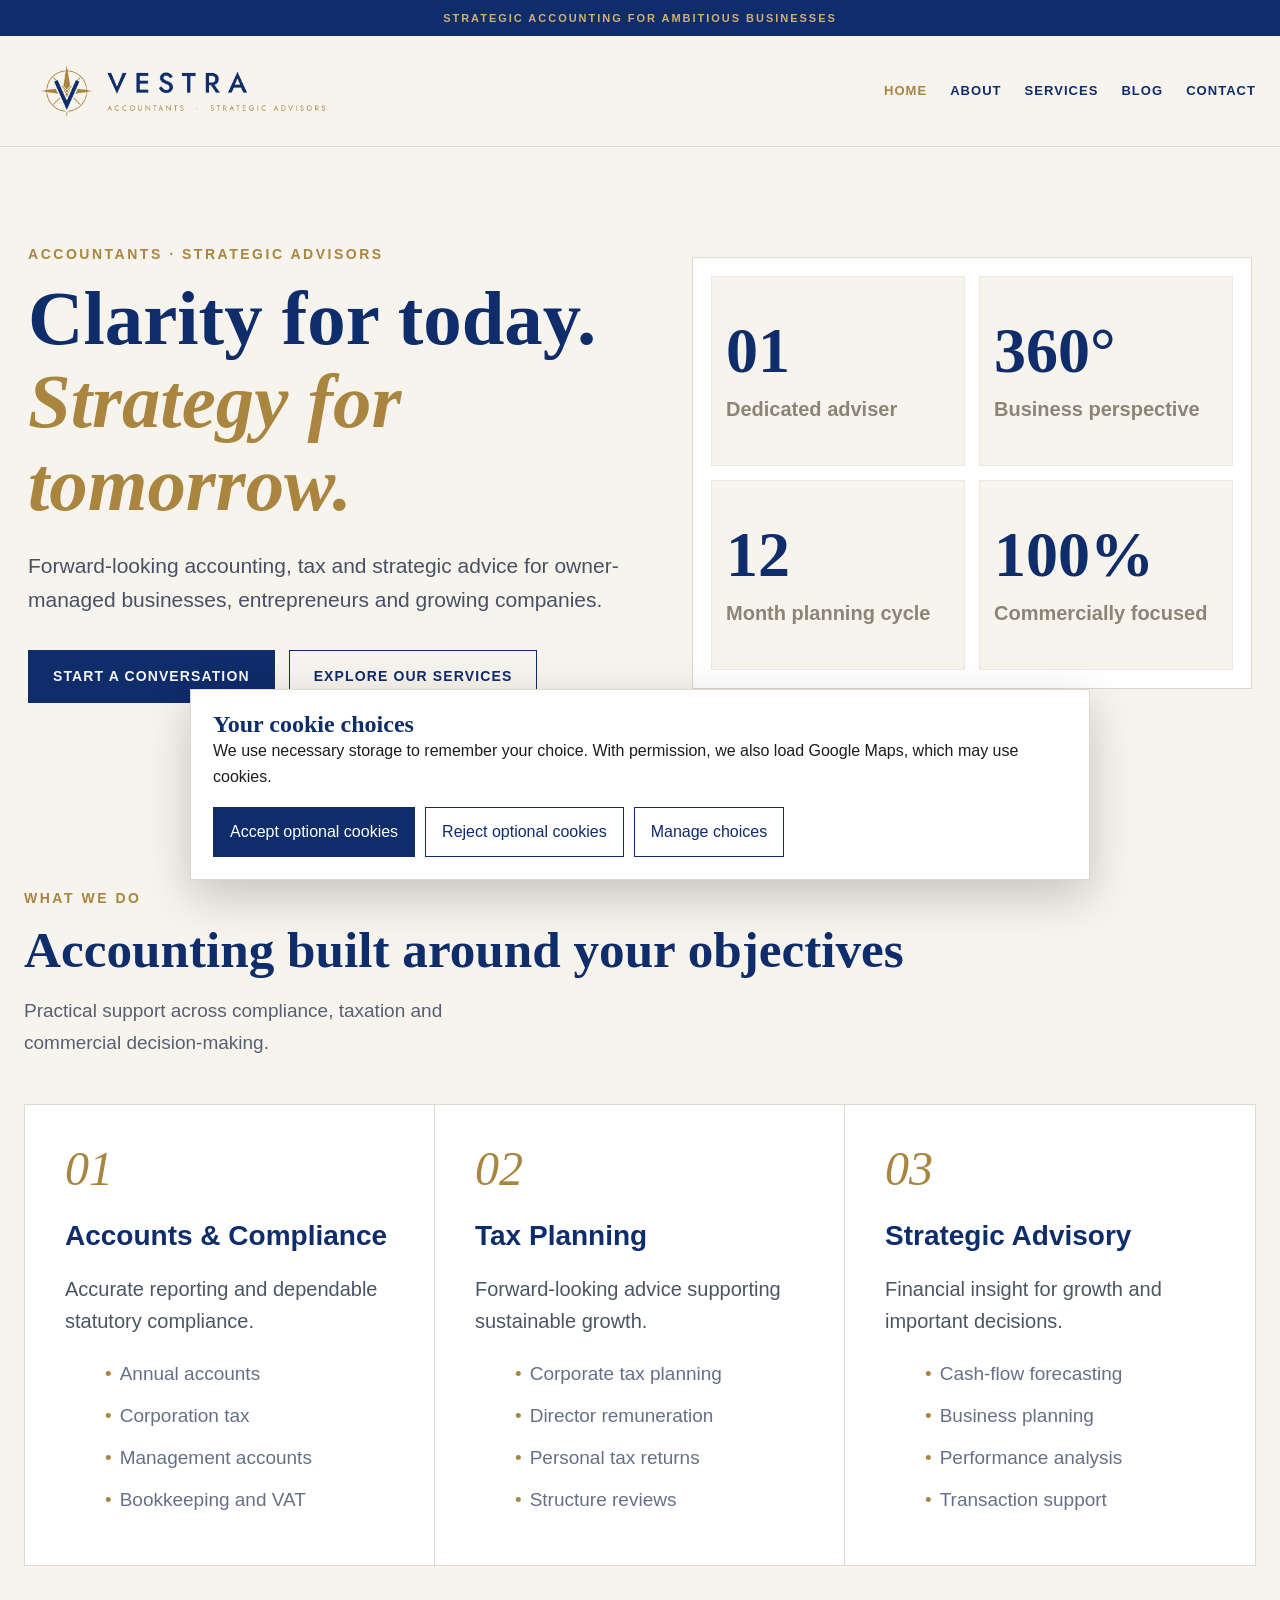
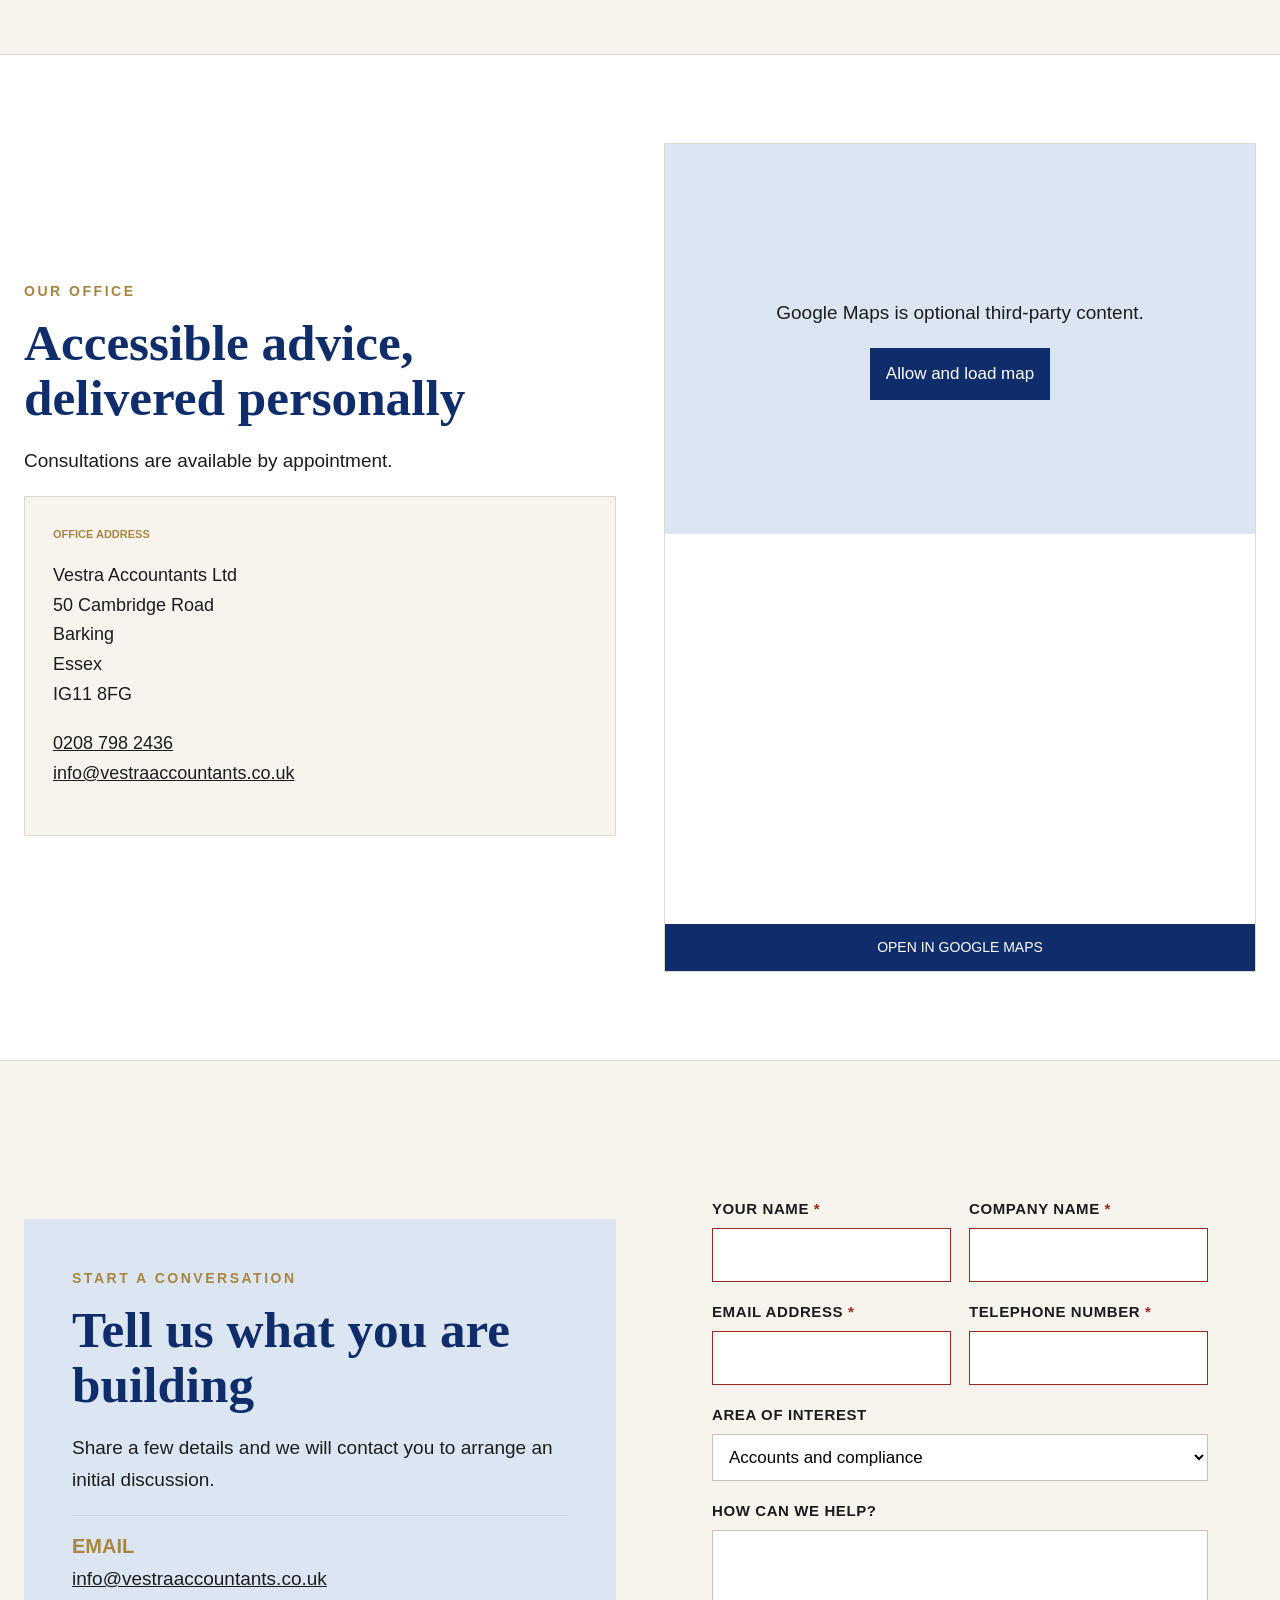
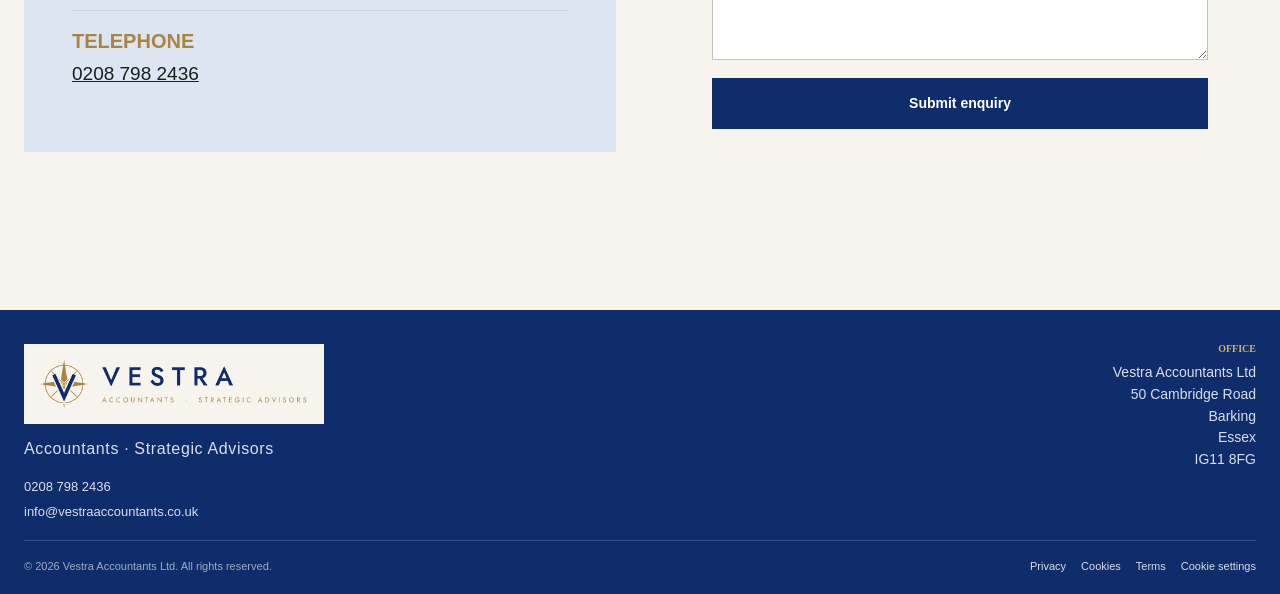
==== commit c87c2861: "Add files via upload" ====
--- a/index.html
+++ b/index.html
@@ -1,4 +1,4 @@
-<!DOCTYPE html><html lang="en-GB"><head><meta charset="UTF-8"><meta name="viewport" content="width=device-width,initial-scale=1"><title>Vestra Accountants | Accountants and Strategic Advisors in Barking</title><meta name="description" content="Accounting, tax and strategic business advice from Vestra Accountants in Barking, Essex."><meta name="robots" content="index,follow"><link rel="canonical" href="https://vestraaccountants.co.uk/"><link rel="icon" type="image/png" href="assets/favicon.png"><meta property="og:type" content="website"><meta property="og:title" content="Vestra Accountants | Accountants and Strategic Advisors in Barking"><meta property="og:description" content="Accounting, tax and strategic business advice from Vestra Accountants in Barking, Essex."><meta property="og:url" content="https://vestraaccountants.co.uk/"><meta property="og:image" content="https://vestraaccountants.co.uk/assets/social-preview.png"><meta name="twitter:card" content="summary_large_image"><link rel="stylesheet" href="assets/style.css?v=1.4.17"></head><body><div class="ribbon">Strategic accounting for ambitious businesses</div><header><div class="nav"><a href="index.html" aria-label="Vestra Accountants home"><img class="brand-logo" src="assets/logo-horizontal.png" alt="Vestra Accountants, Strategic Advisors"></a><button class="menu-toggle" type="button" aria-expanded="false">Menu</button><nav class="menu" aria-label="Main navigation"><a href="index.html" aria-current="page">Home</a><a href="about.html">About</a><a href="services.html">Services</a><a href="blog.html">Blog</a><a href="index.html#contact">Contact</a></nav></div></header><main><section class="hero"><div class="hero-inner"><div><span class="eyebrow">Accountants · Strategic Advisors</span><h1>Clarity for today.<br><em>Strategy for tomorrow.</em></h1><p class="lead">Forward-looking accounting, tax and strategic advice for owner-managed businesses, entrepreneurs and growing companies.</p><div class="buttons"><a class="btn primary" href="#contact">Start a conversation</a><a class="btn" href="services.html">Explore our services</a></div></div><div class="stats"><div class="stat"><strong>01</strong><span>Dedicated adviser</span></div><div class="stat"><strong>360°</strong><span>Business perspective</span></div><div class="stat"><strong>12</strong><span>Month planning cycle</span></div><div class="stat"><strong>100%</strong><span>Commercially focused</span></div></div></div></section><section class="section"><div class="wrap section-head"><div><span class="eyebrow">What we do</span><h2>Accounting built around your objectives</h2></div><p>Practical support across compliance, taxation and commercial decision-making.</p></div><div class="wrap cards"><article class="card"><div class="num">01</div><h3>Accounts &amp; Compliance</h3><p>Accurate reporting and dependable statutory compliance.</p><ul><li>Annual accounts</li><li>Corporation tax</li><li>Management accounts</li><li>Bookkeeping and VAT</li></ul></article><article class="card"><div class="num">02</div><h3>Tax Planning</h3><p>Forward-looking advice supporting sustainable growth.</p><ul><li>Corporate tax planning</li><li>Director remuneration</li><li>Personal tax returns</li><li>Structure reviews</li></ul></article><article class="card"><div class="num">03</div><h3>Strategic Advisory</h3><p>Financial insight for growth and important decisions.</p><ul><li>Cash-flow forecasting</li><li>Business planning</li><li>Performance analysis</li><li>Transaction support</li></ul></article></div></section><section class="section white"><div class="wrap location-grid"><div><span class="eyebrow">Our office</span><h2>Accessible advice, delivered personally</h2><p>Consultations are available by appointment.</p><address class="address"><h3>Office address</h3><p>Vestra Accountants Ltd<br>50 Cambridge Road<br>Barking<br>Essex<br>IG11 8FG</p><p><a href="tel:+442087982436">0208 798 2436</a><br><a href="mailto:info@vestraaccountants.co.uk">info@vestraaccountants.co.uk</a></p></address></div><div class="map"><div class="map-placeholder"><div><p>Google Maps is optional third-party content.</p><button onclick="VestraCookies.loadMap()">Allow and load map</button></div></div><iframe title="Google Map showing BEC50, Cambridge Road, Barking" data-map-src="https://maps.google.com/maps?q=51.539606%2C0.078166&amp;z=17&amp;t=h&output=embed" loading="lazy" allowfullscreen></iframe><a class="map-link" href="https://www.google.com/maps/search/?api=1&amp;query=BEC50%2C+Cambridge+Road%2C+Barking%2C+Essex%2C+IG11+8FG" target="_blank" rel="noopener">Open in Google Maps</a></div></div></section><section class="section" id="contact"><div class="wrap contact-grid"><div class="contact-copy"><span class="eyebrow">Start a conversation</span><h2>Tell us what you are building</h2><p>Share a few details and we will contact you to arrange an initial discussion.</p><div class="contact-item"><strong>Email</strong><a href="mailto:info@vestraaccountants.co.uk">info@vestraaccountants.co.uk</a></div><div class="contact-item"><strong>Telephone</strong><a href="tel:+442087982436">0208 798 2436</a></div></div><form id="contact-form" class="form" action="#contact" data-ajax-action="https://formsubmit.co/ajax/info@vestraaccountants.co.uk" method="post" novalidate><input type="hidden" name="_subject" value="New website enquiry for Vestra Accountants Ltd"><input type="hidden" name="_cc" value="Raman.boparai@vestraaccountants.co.uk"><input type="hidden" name="_template" value="table"><input type="hidden" name="_captcha" value="false"><input type="hidden" name="_next" value="https://vestraaccountants.co.uk/?enquiry=received#contact"><input type="hidden" name="_autoresponse" value="Thank you for contacting Vestra Accountants Ltd. We have received your enquiry and will respond as soon as possible."><input type="text" name="_honey" style="display:none"><div class="form-grid"><div class="field"><label for="name">Your name <span class="required-mark" aria-hidden="true">*</span></label><input id="name" name="name" type="text" autocomplete="name" required></div><div class="field"><label for="company">Company name <span class="required-mark" aria-hidden="true">*</span></label><input id="company" name="company" type="text" autocomplete="organization" required></div><div class="field"><label for="email">Email address <span class="required-mark" aria-hidden="true">*</span></label><input id="email" name="email" type="email" autocomplete="email" required></div><div class="field"><label for="telephone">Telephone number <span class="required-mark" aria-hidden="true">*</span></label><input id="telephone" name="telephone" type="tel" autocomplete="tel" required></div><div class="field full"><label for="service">Area of interest</label><select id="service" name="service"><option>Accounts and compliance</option><option>Tax planning</option><option>Strategic advisory</option><option>Other enquiry</option></select></div><div class="field full"><label for="message">How can we help?</label><textarea id="message" name="message" required></textarea></div><div class="full"><button id="contact-submit" class="submit" type="button">Submit enquiry</button><p id="form-status" class="form-status" role="status" aria-live="polite"></p></div></div></form></div></section></main><footer><div class="footer-grid"><div class="footer-brand"><a href="index.html"><img class="footer-logo" src="assets/logo-horizontal.png" alt="Vestra Accountants, Strategic Advisors"></a><p>Accountants · Strategic Advisors</p><p class="footer-contact"><a href="tel:+442087982436">0208 798 2436</a><br><a href="mailto:info@vestraaccountants.co.uk">info@vestraaccountants.co.uk</a></p></div><div><h2 class="footer-title">Office</h2><address class="footer-address">Vestra Accountants Ltd<br>50 Cambridge Road<br>Barking<br>Essex<br>IG11 8FG</address></div></div><div class="copyright"><span>&copy; 2026 Vestra Accountants Ltd. All rights reserved.</span><div class="footer-legal-links"><a href="privacy.html">Privacy</a><a href="cookies.html">Cookies</a><a href="terms.html">Terms</a><button type="button" onclick="VestraCookies.reset()">Cookie settings</button></div></div></footer><aside id="cookie-banner" class="cookie-banner hidden"><h2>Your cookie choices</h2><p>We use necessary storage to remember your choice. With permission, we also load Google Maps, which may use cookies.</p><div class="cookie-actions"><button class="accept" onclick="VestraCookies.accept()">Accept optional cookies</button><button onclick="VestraCookies.reject()">Reject optional cookies</button><a href="cookies.html">Manage choices</a></div></aside><script src="assets/site.js?v=1.4.17"></script><script>
+<!DOCTYPE html><html lang="en-GB"><head><meta charset="UTF-8"><meta name="viewport" content="width=device-width,initial-scale=1"><title>Vestra Accountants | Accountants and Strategic Advisors in Barking</title><meta name="description" content="Accounting, tax and strategic business advice from Vestra Accountants in Barking, Essex."><meta name="robots" content="index,follow"><link rel="canonical" href="https://vestraaccountants.co.uk/"><link rel="icon" type="image/png" href="assets/favicon.png"><meta property="og:type" content="website"><meta property="og:title" content="Vestra Accountants | Accountants and Strategic Advisors in Barking"><meta property="og:description" content="Accounting, tax and strategic business advice from Vestra Accountants in Barking, Essex."><meta property="og:url" content="https://vestraaccountants.co.uk/"><meta property="og:image" content="https://vestraaccountants.co.uk/assets/social-preview.png"><meta name="twitter:card" content="summary_large_image"><link rel="stylesheet" href="assets/style.css?v=1.4.36"></head><body><div class="ribbon">Strategic accounting for ambitious businesses</div><header><div class="nav"><a href="index.html" aria-label="Vestra Accountants home"><img class="brand-logo" src="assets/logo-horizontal.png" alt="Vestra Accountants, Strategic Advisors"></a><button class="menu-toggle" type="button" aria-expanded="false">Menu</button><nav class="menu" aria-label="Main navigation"><a href="index.html" aria-current="page">Home</a><a href="about.html">About</a><a href="services.html">Services</a><a href="blog.html">Blog</a><a href="index.html#contact">Contact</a></nav></div></header><main><section class="hero"><div class="hero-inner"><div><span class="eyebrow">Accountants · Strategic Advisors</span><h1>Clarity for today.<br><em>Strategy for tomorrow.</em></h1><p class="lead">Forward-looking accounting, tax and strategic advice for owner-managed businesses, entrepreneurs and growing companies.</p><div class="buttons"><a class="btn primary" href="#contact">Start a conversation</a><a class="btn" href="services.html">Explore our services</a></div></div><div class="stats"><div class="stat"><strong>01</strong><span>Dedicated adviser</span></div><div class="stat"><strong>360°</strong><span>Business perspective</span></div><div class="stat"><strong>12</strong><span>Month planning cycle</span></div><div class="stat"><strong>100%</strong><span>Commercially focused</span></div></div></div></section><section class="section"><div class="wrap section-head section-head-stacked"><span class="eyebrow">What we do</span><h2>Accounting built around your objectives</h2><p>Practical support across compliance, taxation and commercial decision-making.</p></div><div class="wrap cards"><article class="card"><div class="num">01</div><h3>Accounts &amp; Compliance</h3><p>Accurate reporting and dependable statutory compliance.</p><ul><li>Annual accounts</li><li>Corporation tax</li><li>Management accounts</li><li>Bookkeeping and VAT</li></ul></article><article class="card"><div class="num">02</div><h3>Tax Planning</h3><p>Forward-looking advice supporting sustainable growth.</p><ul><li>Corporate tax planning</li><li>Director remuneration</li><li>Personal tax returns</li><li>Structure reviews</li></ul></article><article class="card"><div class="num">03</div><h3>Strategic Advisory</h3><p>Financial insight for growth and important decisions.</p><ul><li>Cash-flow forecasting</li><li>Business planning</li><li>Performance analysis</li><li>Transaction support</li></ul></article></div></section><section class="section white"><div class="wrap location-grid"><div><span class="eyebrow">Our office</span><h2>Accessible advice, delivered personally</h2><p>Consultations are available by appointment.</p><address class="address"><h3>Office address</h3><p>Vestra Accountants Ltd<br>50 Cambridge Road<br>Barking<br>Essex<br>IG11 8FG</p><p><a href="tel:+442087982436">0208 798 2436</a><br><a href="mailto:info@vestraaccountants.co.uk">info@vestraaccountants.co.uk</a></p></address></div><div class="map"><div class="map-placeholder"><div><p>Google Maps is optional third-party content.</p><button onclick="VestraCookies.loadMap()">Allow and load map</button></div></div><iframe title="Google Map showing BEC50, Cambridge Road, Barking" data-map-src="https://maps.google.com/maps?q=51.539606%2C0.078166&amp;z=17&amp;t=h&output=embed" loading="lazy" allowfullscreen></iframe><a class="map-link" href="https://www.google.com/maps/search/?api=1&amp;query=BEC50%2C+Cambridge+Road%2C+Barking%2C+Essex%2C+IG11+8FG" target="_blank" rel="noopener">Open in Google Maps</a></div></div></section><section class="section" id="contact"><div class="wrap contact-grid"><div class="contact-copy"><span class="eyebrow">Start a conversation</span><h2>Tell us what you are building</h2><p>Share a few details and we will contact you to arrange an initial discussion.</p><div class="contact-item"><strong>Email</strong><a href="mailto:info@vestraaccountants.co.uk">info@vestraaccountants.co.uk</a></div><div class="contact-item"><strong>Telephone</strong><a href="tel:+442087982436">0208 798 2436</a></div></div><form id="contact-form" class="form" action="#contact" data-ajax-action="https://formsubmit.co/ajax/info@vestraaccountants.co.uk" method="post" novalidate><input type="hidden" name="_subject" value="New website enquiry for Vestra Accountants Ltd"><input type="hidden" name="_cc" value="Raman.boparai@vestraaccountants.co.uk"><input type="hidden" name="_template" value="table"><input type="hidden" name="_captcha" value="false"><input type="hidden" name="_next" value="https://vestraaccountants.co.uk/?enquiry=received#contact"><input type="hidden" name="_autoresponse" value="Thank you for contacting Vestra Accountants Ltd. We have received your enquiry and will respond as soon as possible."><input type="text" name="_honey" style="display:none"><div class="form-grid"><div class="field"><label for="name">Your name <span class="required-mark" aria-hidden="true">*</span></label><input id="name" name="name" type="text" autocomplete="name" required></div><div class="field"><label for="company">Company name <span class="required-mark" aria-hidden="true">*</span></label><input id="company" name="company" type="text" autocomplete="organization" required></div><div class="field"><label for="email">Email address <span class="required-mark" aria-hidden="true">*</span></label><input id="email" name="email" type="email" autocomplete="email" required></div><div class="field"><label for="telephone">Telephone number <span class="required-mark" aria-hidden="true">*</span></label><input id="telephone" name="telephone" type="tel" autocomplete="tel" required></div><div class="field full"><label for="service">Area of interest</label><select id="service" name="service"><option>Accounts and compliance</option><option>Tax planning</option><option>Strategic advisory</option><option>Other enquiry</option></select></div><div class="field full"><label for="message">How can we help?</label><textarea id="message" name="message" required></textarea></div><div class="full"><button id="contact-submit" class="submit" type="button">Submit enquiry</button><p id="form-status" class="form-status" role="status" aria-live="polite"></p></div></div></form></div></section></main><footer><div class="footer-grid"><div class="footer-brand"><a href="index.html"><img class="footer-logo" src="assets/logo-horizontal.png" alt="Vestra Accountants, Strategic Advisors"></a><p>Accountants · Strategic Advisors</p><p class="footer-contact"><a href="tel:+442087982436">0208 798 2436</a><br><a href="mailto:info@vestraaccountants.co.uk">info@vestraaccountants.co.uk</a></p></div><div><h2 class="footer-title">Office</h2><address class="footer-address">Vestra Accountants Ltd<br>50 Cambridge Road<br>Barking<br>Essex<br>IG11 8FG</address></div></div><div class="copyright"><span>&copy; 2026 Vestra Accountants Ltd. All rights reserved.</span><div class="footer-legal-links"><a href="privacy.html">Privacy</a><a href="cookies.html">Cookies</a><a href="terms.html">Terms</a><button type="button" onclick="VestraCookies.reset()">Cookie settings</button></div></div></footer><aside id="cookie-banner" class="cookie-banner hidden"><h2>Your cookie choices</h2><p>We use necessary storage to remember your choice. With permission, we also load Google Maps, which may use cookies.</p><div class="cookie-actions"><button class="accept" onclick="VestraCookies.accept()">Accept optional cookies</button><button onclick="VestraCookies.reject()">Reject optional cookies</button><a href="cookies.html">Manage choices</a></div></aside><script src="assets/site.js?v=1.4.36"></script><script>
 (function () {
   const form = document.getElementById('contact-form');
   const status = document.getElementById('form-status');
--- a/assets/style.css
+++ b/assets/style.css
@@ -120,3 +120,120 @@
   .copyright,.footer-legal-links{max-width:100%}
   .cookie-banner{left:10px;right:10px;width:auto;max-width:calc(100% - 20px)}
 }
+
+/* v1.4.18 paragraph spacing rule */
+main p + p{margin-top:1em}
+main .prose p + p{margin-top:1.35em}
+main .prose h2 + p{margin-top:.65em}
+main .about-grid p + p,main .contact-copy p + p,main .address p + p,main .blog-empty p + p{margin-top:1.1em}
+main .card p + p{margin-top:1em}
+footer p + p{margin-top:0}
+@media(max-width:520px){main p + p{margin-top:.9em}main .prose p + p{margin-top:1.2em}}
+
+/* v1.4.19 content spacing and service-list indent */
+.cards .card ul{margin-top:1em;margin-left:2rem;padding-left:.5rem}
+.principles p + p{margin-top:1.25em !important}
+.service-cta{margin-top:1.5em !important}
+@media(max-width:520px){.cards .card ul{margin-left:1.25rem;padding-left:.35rem}.principles p + p{margin-top:1.1em !important}.service-cta{margin-top:1.3em !important}}
+
+/* v1.4.20 global paragraph spacing */
+main p{margin-top:1em;margin-bottom:1em}
+main p+ul,main p+ol{margin-top:1em}
+main h2+p,main h3+p{margin-top:1em}
+main .prose p{margin-top:1.25em;margin-bottom:1.25em}
+footer p{margin-top:0;margin-bottom:0}
+@media(max-width:520px){main p{margin-top:.9em;margin-bottom:.9em}main .prose p{margin-top:1.1em;margin-bottom:1.1em}}
+
+/* v1.4.21 spacing refinements */
+.principles h3{margin-bottom:1.75em !important}
+.principles p + p{margin-top:1.5em !important}
+.service-cta{margin-top:2.5em !important}
+@media(max-width:520px){
+ .principles h3{margin-bottom:1.5em !important}
+ .principles p + p{margin-top:1.25em !important}
+ .service-cta{margin-top:2em !important}
+}
+
+/* v1.4.27 center consultation CTA */
+.service-cta{text-align:center !important;margin-top:2.5em !important}.service-cta .btn{display:inline-block}
+
+/* v1.4.28 rebalance hero statistics panel */
+@media(min-width:1101px){.hero-inner{grid-template-columns:52% 48% !important;gap:36px}.hero .stats{width:100%;max-width:100%;gap:16px !important;padding:24px}.hero .stats .stat{min-width:0 !important;padding-left:18px !important;padding-right:18px !important}.hero .stats .stat span{white-space:nowrap !important}}
+@media(max-width:1100px){.hero-inner{grid-template-columns:1fr !important}.hero .stats .stat span{white-space:normal !important}}
+
+/* v1.4.29 screenshot-based hero alignment correction */
+@media(min-width:1101px){
+  .hero-inner{display:grid !important;grid-template-columns:minmax(0,46%) minmax(0,50%) !important;justify-content:start !important;column-gap:0 !important;max-width:1600px !important;margin-left:auto !important;margin-right:auto !important;padding-left:28px !important;padding-right:28px !important}
+  .hero .stats{width:100% !important;max-width:800px !important;margin:0 !important;padding:24px !important;gap:16px !important;justify-self:start !important}
+  .hero .stats .stat{min-width:0 !important;padding:32px 18px !important}
+  .hero .stats .stat span{white-space:nowrap !important;font-size:22px !important}
+}
+@media(max-width:1100px){
+  .hero-inner{grid-template-columns:minmax(0,1fr) !important;max-width:100% !important}
+  .hero .stats{width:100% !important;max-width:100% !important}
+  .hero .stats .stat span{white-space:normal !important}
+}
+
+/* v1.4.30 screenshot-led layout corrections */
+/* Homepage hero: balanced copy and a contained statistics panel. */
+@media(min-width:1101px){
+  .hero-inner{
+    display:grid !important;
+    grid-template-columns:minmax(0,54%) minmax(560px,42%) !important;
+    column-gap:34px !important;
+    justify-content:start !important;
+    max-width:1600px !important;
+    padding-left:28px !important;
+    padding-right:28px !important;
+  }
+  .hero .stats{
+    width:100% !important;
+    max-width:680px !important;
+    justify-self:start !important;
+    margin:0 !important;
+    padding:18px !important;
+    gap:14px !important;
+  }
+  .hero .stats .stat{
+    min-width:0 !important;
+    min-height:190px !important;
+    padding:28px 14px !important;
+  }
+  .hero .stats .stat strong{font-size:64px !important}
+  .hero .stats .stat span{font-size:20px !important;white-space:nowrap !important;letter-spacing:0 !important}
+}
+/* Mobile/tablet retains the tested vertical layout and safe wrapping. */
+@media(max-width:1100px){
+  .hero-inner{grid-template-columns:minmax(0,1fr) !important;max-width:100% !important}
+  .hero .stats{width:100% !important;max-width:100% !important}
+  .hero .stats .stat span{white-space:normal !important}
+}
+/* Homepage section introduction: align the support text with the left content edge. */
+.section-head{align-items:flex-start !important;justify-content:flex-start !important;gap:28px !important}
+.section-head>div{flex:0 1 auto !important}
+.section-head>p{
+  margin-left:0 !important;
+  margin-right:0 !important;
+  max-width:520px !important;
+  text-align:left !important;
+  align-self:flex-start !important;
+}
+@media(min-width:901px){
+  .section-head{display:block !important}
+  .section-head>p{margin-top:18px !important}
+}
+/* About-page hero: use the available width instead of wrapping early. */
+.page-hero .wrap{max-width:1600px !important}
+.page-hero .lead{max-width:1250px !important;width:100% !important}
+@media(min-width:1101px){
+  .page-hero .lead{white-space:nowrap}
+}
+@media(max-width:1100px){
+  .page-hero .lead{white-space:normal}
+}
+/* About principles: retain the improved grouped spacing. */
+.principles h3{margin-bottom:2.25em !important}
+.principles p+p{margin-top:.45em !important}
+/* Contact details remain prominent. */
+.contact-item strong,.contact-copy strong{font-size:20px !important;font-weight:600 !important}
+.contact-item a,.contact-copy a{font-size:19px !important;line-height:1.7 !important}
